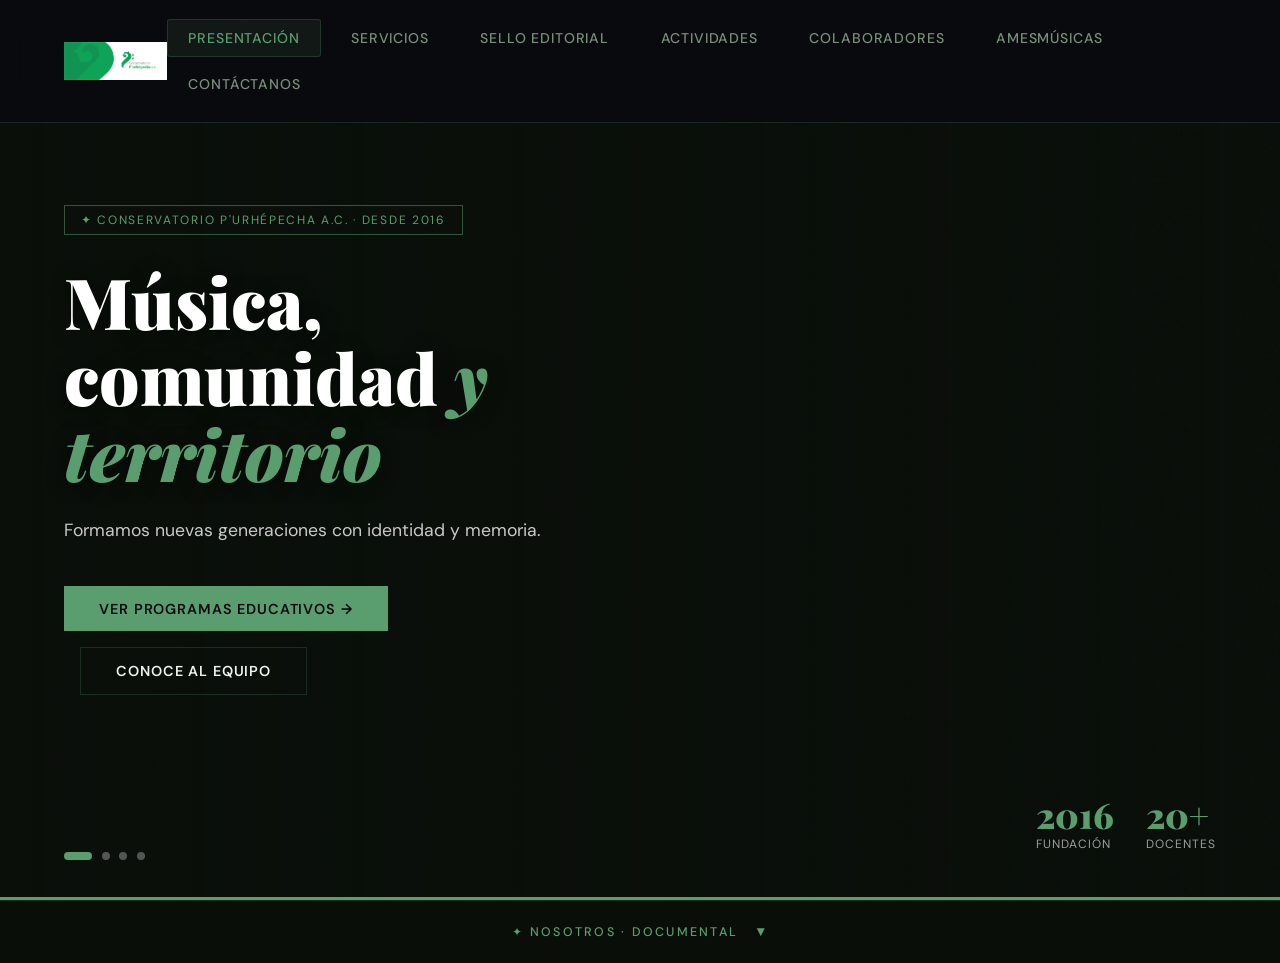
==== index.html @ 5f23eab9 "Recupera secciones Nosotros (video) y Contacto + lineas AMES" ====
<!DOCTYPE html>
<html lang="es">
<head>
  <meta charset="UTF-8" />
  <meta name="viewport" content="width=device-width, initial-scale=1.0" />
  <title>Conservatorio P'urhépecha · AMESMúsicas</title>
  <link rel="icon" type="image/PERFILIMAGPURHEPECHA-jpg" href="favicon.png" />
  <link href="https://fonts.googleapis.com/css2?family=Playfair+Display:ital,wght@0,400;0,700;0,900;1,400&family=DM+Sans:wght@300;400;500&display=swap" rel="stylesheet" />
  <style>
    /* ===== RESET Y VARIABLES GLOBALES ===== */
    *, *::before, *::after { box-sizing: border-box; margin: 0; padding: 0; }

    :root {
      --bg:       #0a0f0a;
      --surface:  #101810;
      --card:     #141f14;
      --accent1:  #5a9e6f;
      --accent2:  #7cbd8f;
      --text:     #edf2ee;
      --muted:    #7a8f7c;
      --border:   rgba(90,158,111,0.22);
      --glow:     rgba(90,158,111,0.10);
    }

    html { scroll-behavior: smooth; }

    body {
      font-family: 'DM Sans', sans-serif;
      background: var(--bg);
      color: var(--text);
      min-height: 100vh;
      overflow-x: hidden;
    }

    body::before {
      content: '';
      position: fixed; inset: 0;
      background-image: url("data:image/svg+xml,%3Csvg viewBox='0 0 256 256' xmlns='http://www.w3.org/2000/svg'%3E%3Cfilter id='n'%3E%3CfeTurbulence type='fractalNoise' baseFrequency='0.9' numOctaves='4' stitchTiles='stitch'/%3E%3C/filter%3E%3Crect width='100%25' height='100%25' filter='url(%23n)' opacity='0.04'/%3E%3C/svg%3E");
      pointer-events: none; z-index: 0; opacity: .5;
    }

    /* ===== NAVEGACIÓN ===== */
    nav {
      position: fixed; top: 0; left: 0; right: 0;
      z-index: 100;
      display: flex; align-items: center; justify-content: space-between;
      padding: 1.2rem 4rem;
      background: rgba(10,10,15,0.85);
      backdrop-filter: blur(18px);
      border-bottom: 1px solid var(--border);
    }

    .nav-tabs {
      display: flex; gap: .5rem; list-style: none;
      flex-wrap: wrap;
    }

    .nav-tabs li a {
      display: block;
      padding: .55rem 1.3rem;
      text-decoration: none;
      color: var(--muted);
      font-size: .88rem; font-weight: 500;
      letter-spacing: .06em; text-transform: uppercase;
      border: 1px solid transparent;
      border-radius: 3px;
      transition: all .25s ease;
    }

    .nav-tabs li a:hover,
    .nav-tabs li a.active {
      color: var(--accent1);
      border-color: var(--border);
      background: var(--glow);
    }

    /* ===== SECCIONES ===== */
    section {
      display: none;
      min-height: 100vh;
      padding: 9rem 4rem 5rem;
      position: relative; z-index: 1;
      animation: fadeUp .5s ease forwards;
    }
    section.active { display: block; }

    @keyframes fadeUp {
      from { opacity: 0; transform: translateY(28px); }
      to   { opacity: 1; transform: translateY(0); }
    }

    .section-eyebrow {
      font-size: .78rem; font-weight: 500;
      letter-spacing: .18em; text-transform: uppercase;
      color: var(--accent1); margin-bottom: 1rem;
    }

    .section-title {
      font-family: 'Playfair Display', serif;
      font-size: clamp(2.8rem, 6vw, 5.5rem);
      font-weight: 900; line-height: 1.05;
      color: var(--text); margin-bottom: 1.5rem;
    }

    .section-title em { font-style: italic; color: var(--accent1); }

    .divider {
      width: 60px; height: 2px;
      background: linear-gradient(90deg, var(--accent1), transparent);
      margin-bottom: 2.5rem;
    }

    /* ===== BOTONES GENERALES ===== */
    .btn {
      display: inline-flex; align-items: center; gap: .6rem;
      padding: .85rem 2.2rem;
      background: var(--accent1); color: #0a0a0f;
      font-weight: 600; font-size: .9rem;
      letter-spacing: .06em; text-transform: uppercase;
      text-decoration: none; border: none; cursor: pointer;
      transition: background .2s, transform .2s;
    }
    .btn:hover { background: var(--accent2); transform: translateY(-2px); }

    .btn-ghost {
      background: transparent;
      border: 1px solid var(--border);
      color: var(--text);
      margin-left: 1rem;
    }
    .btn-ghost:hover { background: var(--glow); color: var(--accent1); }

    .btn-small {
      padding: .5rem 1.1rem;
      background: transparent;
      border: 1px solid var(--border);
      color: var(--text); font-size: .8rem;
      letter-spacing: .06em; text-transform: uppercase;
      cursor: pointer; transition: all .2s;
      font-family: 'DM Sans', sans-serif;
      display: inline-block;
      text-decoration: none;
    }
    .btn-small:hover { background: var(--accent1); color: #0a0a0f; border-color: var(--accent1); }

    /* ===== HERO (PRESENTACIÓN) ===== */
    #presentacion {
      position: relative;
      min-height: 100vh;
      display: flex !important;
      align-items: center;
      padding: 0 !important;
      overflow: hidden;
    }
    .hero-slides { position: absolute; inset: 0; z-index: 0; }
    .hero-slide { position: absolute; inset: 0; background-size: cover; background-position: center; opacity: 0; transition: opacity 1.2s ease; }
    .hero-slide.active { opacity: 1; }
    .hero-slide::after { content: ''; position: absolute; inset: 0; background: linear-gradient(to right, rgba(10,15,10,0.82) 0%, rgba(10,15,10,0.5) 60%, rgba(10,15,10,0.15) 100%); }
    .hero-content { position: relative; z-index: 2; max-width: 700px; padding: 0 4rem; }
    .hero-content .hero-badge { display: inline-block; border: 1px solid rgba(90,158,111,0.5); padding: .35rem 1rem; font-size: .75rem; letter-spacing: .14em; text-transform: uppercase; color: var(--accent1); margin-bottom: 1.8rem; }
    .hero-content h1 { font-family: 'Playfair Display', serif; font-size: clamp(2.8rem, 5.5vw, 5rem); font-weight: 900; line-height: 1.08; color: #fff; margin-bottom: 1.5rem; text-shadow: 0 2px 20px rgba(0,0,0,.4); }
    .hero-content h1 em { font-style: italic; color: var(--accent1); }
    .hero-content p { color: rgba(255,255,255,.78); font-size: 1.1rem; line-height: 1.75; max-width: 520px; margin-bottom: 2.5rem; }
    .hero-buttons { display: flex; gap: 1rem; flex-wrap: wrap; }
    .hero-dots { position: absolute; bottom: 2.5rem; left: 4rem; z-index: 3; display: flex; gap: .6rem; }
    .hero-dot { width: 8px; height: 8px; border-radius: 50%; background: rgba(255,255,255,.3); border: none; cursor: pointer; transition: all .3s; padding: 0; }
    .hero-dot.active { background: var(--accent1); width: 28px; border-radius: 4px; }
    .hero-progress { position: absolute; bottom: 0; left: 0; height: 3px; background: var(--accent1); z-index: 3; width: 0%; transition: width linear; }
    .hero-stats { position: absolute; bottom: 3rem; right: 4rem; z-index: 3; display: flex; gap: 2rem; }
    .hero-stat { }
    .hero-stat-number { font-family: 'Playfair Display', serif; font-size: 2.2rem; font-weight: 900; color: var(--accent1); line-height: 1; }
    .hero-stat-label { color: rgba(255,255,255,.6); font-size: .75rem; letter-spacing: .08em; text-transform: uppercase; margin-top: .25rem; }

    /* ===== SERVICIOS (carrusel) ===== */
    .services-carousel-wrapper { position: relative; margin-top: 3rem; overflow: hidden; }
    .services-carousel-track { display: flex; transition: transform .5s cubic-bezier(.4,0,.2,1); will-change: transform; }
    .services-slide { min-width: 100%; display: grid; grid-template-columns: repeat(3, 1fr); gap: 1.5px; background: var(--border); border: 1px solid var(--border); }
    .service-card { background: var(--card); position: relative; overflow: hidden; transition: background .3s; cursor: default; display: flex; flex-direction: column; }
    .service-card:hover { background: #1c1c28; }
    .service-card::after { content: ''; position: absolute; bottom: 0; left: 0; width: 0; height: 2px; background: var(--accent1); transition: width .4s ease; }
    .service-card:hover::after { width: 100%; }
    .service-photo { width: 100%; aspect-ratio: 4/3; overflow: hidden; position: relative; background: #0e0e18; flex-shrink: 0; }
    .service-photo img { width: 100%; height: 100%; object-fit: cover; object-position: center; display: block; transition: transform .5s ease; }
    .service-card:hover .service-photo img { transform: scale(1.06); }
    .service-photo::after { content: ''; position: absolute; bottom: 0; left: 0; right: 0; height: 40%; background: linear-gradient(to top, var(--card), transparent); pointer-events: none; }
    .service-body { padding: 1.8rem 2rem 2rem; flex: 1; display: flex; flex-direction: column; }
    .service-name { font-family: 'Playfair Display', serif; font-size: 1.2rem; font-weight: 700; margin-bottom: .8rem; line-height: 1.3; color: var(--text); }
    .service-desc { color: var(--muted); font-size: .88rem; line-height: 1.7; flex: 1; }
    .service-tag { display: inline-block; margin-top: 1.2rem; padding: .25rem .8rem; background: var(--glow); border: 1px solid var(--border); font-size: .72rem; letter-spacing: .1em; text-transform: uppercase; color: var(--accent1); align-self: flex-start; }
    .service-actions { display: flex; gap: .5rem; flex-wrap: wrap; margin-top: 1.2rem; }
    .service-action-btn { padding: .4rem .9rem; background: transparent; border: 1px solid var(--border); color: var(--muted); font-size: .75rem; letter-spacing: .06em; text-transform: uppercase; cursor: pointer; text-decoration: none; transition: all .2s; font-family: 'DM Sans', sans-serif; display: inline-block; }
    .service-action-btn:hover { background: var(--accent1); color: #0a0a0f; border-color: var(--accent1); }
    .services-controls { display: flex; align-items: center; justify-content: space-between; margin-top: 2rem; }
    .services-dots { display: flex; gap: .5rem; }
    .services-dot { width: 8px; height: 8px; border-radius: 50%; background: var(--border); border: none; cursor: pointer; transition: all .3s; padding: 0; }
    .services-dot.active { background: var(--accent1); width: 28px; border-radius: 4px; }
    .services-nav { display: flex; gap: .6rem; }
    .services-btn { width: 44px; height: 44px; background: transparent; border: 1px solid var(--border); color: var(--text); font-size: 1.1rem; cursor: pointer; transition: all .2s; display: flex; align-items: center; justify-content: center; }
    .services-btn:hover { background: var(--glow); border-color: var(--accent1); color: var(--accent1); }
    .services-btn:disabled { opacity: .3; cursor: not-allowed; }
    .services-counter { font-size: .82rem; color: var(--muted); letter-spacing: .1em; }
    .services-counter span { color: var(--accent1); font-weight: 600; }

    /* ===== CATÁLOGO EDITORIAL ===== */
    .catalog-filters { display: flex; gap: .5rem; flex-wrap: wrap; margin-bottom: 2.5rem; margin-top: 2rem; }
    .filter-btn { padding: .4rem 1.1rem; background: transparent; border: 1px solid var(--border); color: var(--muted); font-size: .8rem; letter-spacing: .08em; text-transform: uppercase; cursor: pointer; transition: all .2s; }
    .filter-btn:hover, .filter-btn.active { background: var(--glow); color: var(--accent1); border-color: var(--accent1); }
    .catalog-grid-editorial { display: flex; flex-direction: column; gap: 2rem; margin-top: 1rem; }
    .book-card { display: grid; grid-template-columns: 220px 1fr; background: var(--card); border: 1px solid var(--border); overflow: hidden; transition: transform .3s, box-shadow .3s; }
    .book-card:hover { transform: translateY(-4px); box-shadow: 0 20px 40px rgba(0,0,0,.4), 0 0 0 1px var(--accent1); }
    .book-cover { width: 220px; min-height: 300px; overflow: hidden; position: relative; flex-shrink: 0; background: #0e0e18; }
    .book-cover img { width: 100%; height: 100%; object-fit: cover; object-position: center top; display: block; transition: transform .4s ease; }
    .book-card:hover .book-cover img { transform: scale(1.04); }
    .book-body { padding: 2.2rem 2.5rem; display: flex; flex-direction: column; justify-content: space-between; gap: 1rem; }
    .book-cat { font-size: .72rem; letter-spacing: .14em; text-transform: uppercase; color: var(--accent1); margin-bottom: .6rem; }
    .book-title { font-family: 'Playfair Display', serif; font-size: 1.6rem; font-weight: 700; line-height: 1.2; margin-bottom: 1rem; color: var(--text); }
    .book-meta { display: flex; flex-direction: column; gap: .4rem; font-size: .88rem; color: var(--muted); margin-bottom: 1.2rem; }
    .book-meta span strong { color: var(--accent1); font-weight: 600; }
    .book-resena { display: none; margin-top: .8rem; color: var(--muted); font-size: .86rem; line-height: 1.75; border-top: 1px solid var(--border); padding-top: 1rem; max-height: 200px; overflow-y: auto; }
    .book-footer { display: flex; align-items: center; justify-content: space-between; flex-wrap: wrap; gap: 1rem; padding-top: 1rem; border-top: 1px solid var(--border); margin-top: auto; }
    .book-price { font-family: 'Playfair Display', serif; font-size: 1.6rem; color: var(--accent1); font-weight: 700; }
    .book-price.gratis { font-size: 1.1rem; letter-spacing: .08em; text-transform: uppercase; color: #5a9e6f; }
    .book-actions { display: flex; gap: .5rem; flex-wrap: wrap; }

    /* ===== COLABORADORES (acordeones) ===== */
    .collab-group { border: 1px solid var(--border); margin-bottom: 1.2rem; overflow: hidden; transition: box-shadow .3s; }
    .collab-group:hover { box-shadow: 0 4px 24px rgba(0,0,0,.3); }
    .collab-group-header { display: flex; align-items: center; justify-content: space-between; padding: 1.6rem 2rem; cursor: pointer; background: var(--card); border: none; width: 100%; text-align: left; transition: background .2s; gap: 1rem; }
    .collab-group-header:hover { background: #1c1c28; }
    .collab-group-header-left { display: flex; align-items: center; gap: 1.2rem; }
    .collab-group-icon { font-size: 1.6rem; flex-shrink: 0; }
    .collab-group-title { font-family: 'Playfair Display', serif; font-size: 1.3rem; font-weight: 700; color: var(--text); }
    .collab-group-count { font-size: .75rem; color: var(--accent1); letter-spacing: .1em; text-transform: uppercase; margin-top: .2rem; }
    .collab-arrow { width: 28px; height: 28px; border: 1px solid var(--border); border-radius: 50%; display: flex; align-items: center; justify-content: center; color: var(--accent1); font-size: .9rem; flex-shrink: 0; transition: transform .35s ease, background .2s; }
    .collab-group.open .collab-arrow { transform: rotate(180deg); background: var(--glow); }
    .collab-group-body { max-height: 0; overflow: hidden; transition: max-height .45s cubic-bezier(.4,0,.2,1); background: var(--surface); border-top: 0px solid var(--border); }
    .collab-group.open .collab-group-body { max-height: 4000px; border-top: 1px solid var(--border); }
    .collab-group-inner { padding: 2rem; display: flex; flex-direction: column; gap: 1.2rem; }
    .collab-card { display: flex; align-items: center; gap: 1.5rem; padding: 1.2rem 1.5rem; background: var(--card); border: 1px solid var(--border); transition: border-color .2s, transform .2s; }
    .collab-card:hover { border-color: var(--accent1); transform: translateX(4px); }
    .collab-avatar { width: 72px; height: 72px; border-radius: 50%; overflow: hidden; flex-shrink: 0; border: 2px solid var(--border); background: linear-gradient(145deg, #1a1a28, #0e0e18); display: flex; align-items: center; justify-content: center; font-size: 2rem; transition: border-color .2s; }
    .collab-card:hover .collab-avatar { border-color: var(--accent1); }
    .collab-avatar img { width: 100%; height: 100%; object-fit: cover; object-position: center top; }
    .collab-info { flex: 1; min-width: 0; }
    .collab-name { font-family: 'Playfair Display', serif; font-size: 1.05rem; font-weight: 700; color: var(--text); margin-bottom: .2rem; }
    .collab-role { color: var(--accent1); font-size: .78rem; letter-spacing: .1em; text-transform: uppercase; margin-bottom: .5rem; }
    .collab-bio { color: var(--muted); font-size: .84rem; line-height: 1.55; }
    .collab-tags { display: flex; flex-wrap: wrap; gap: .35rem; margin-top: .6rem; }
    .collab-tag { padding: .15rem .55rem; background: rgba(90,158,111,0.08); border: 1px solid rgba(90,158,111,0.2); color: var(--accent1); font-size: .68rem; letter-spacing: .06em; }
    .collab-links { display: flex; flex-direction: column; gap: .4rem; flex-shrink: 0; }
    .collab-link { padding: .3rem .8rem; background: var(--glow); border: 1px solid var(--border); color: var(--muted); font-size: .72rem; text-decoration: none; letter-spacing: .06em; text-align: center; transition: all .2s; white-space: nowrap; }
    .collab-link:hover { color: var(--accent1); border-color: var(--accent1); }

    /* ===== ACTIVIDADES (subpestañas + galería + YouTube) ===== */
    .act-tabs { display: flex; gap: .5rem; flex-wrap: wrap; margin-bottom: 3rem; margin-top: 2rem; border-bottom: 1px solid var(--border); padding-bottom: 0; }
    .act-tab-btn { padding: .7rem 1.4rem; background: transparent; border: 1px solid transparent; border-bottom: none; color: var(--muted); font-size: .82rem; font-weight: 500; letter-spacing: .08em; text-transform: uppercase; cursor: pointer; transition: all .2s; position: relative; bottom: -1px; }
    .act-tab-btn:hover { color: var(--text); }
    .act-tab-btn.active { color: var(--accent1); border-color: var(--border); border-bottom-color: var(--bg); background: var(--bg); }
    .act-panel { display: none; animation: fadeUp .4s ease forwards; }
    .act-panel.active { display: block; }
    .act-panel-header { display: flex; align-items: flex-start; justify-content: space-between; flex-wrap: wrap; gap: 1.5rem; margin-bottom: 2.5rem; }
    .act-panel-title { font-family: 'Playfair Display', serif; font-size: clamp(1.6rem, 3vw, 2.4rem); font-weight: 700; line-height: 1.15; }
    .act-panel-title em { font-style: italic; color: var(--accent1); }
    .yt-btn { display: inline-flex; align-items: center; gap: .6rem; padding: .7rem 1.4rem; background: #ff0000; color: #fff; font-size: .8rem; font-weight: 600; letter-spacing: .06em; text-transform: uppercase; text-decoration: none; border: none; cursor: pointer; transition: background .2s, transform .2s; flex-shrink: 0; }
    .yt-btn:hover { background: #cc0000; transform: translateY(-2px); }
    .yt-icon { width: 18px; height: 18px; fill: #fff; flex-shrink: 0; }
    .smt-promo-grid { display: grid; grid-template-columns: repeat(auto-fit, minmax(280px, 1fr)); gap: 1.5rem; margin: 2rem auto; max-width: 1200px; } .smt-promo-item { overflow: hidden; border-radius: 8px; border: 1px solid var(--border); transition: transform .3s, box-shadow .3s; } .smt-promo-item:hover { transform: translateY(-4px); box-shadow: 0 8px 30px rgba(0,0,0,.4); } .smt-promo-item img { width: 100%; height: auto; display: block; object-fit: contain; background: var(--card); }
.photo-gallery { display: grid; grid-template-columns: repeat(auto-fill, minmax(260px, 1fr)); gap: 1rem; margin-bottom: 3rem; }
    .photo-item { position: relative; overflow: hidden; aspect-ratio: 4/3; background: var(--card); border: 1px solid var(--border); cursor: pointer; }
    .photo-item img { width: 100%; height: 100%; object-fit: cover; display: block; transition: transform .4s ease; }
    .photo-item:hover img { transform: scale(1.06); }
    .photo-overlay { position: absolute; inset: 0; background: rgba(10,15,10,0); display: flex; align-items: flex-end; padding: 1rem; transition: background .3s; }
    .photo-item:hover .photo-overlay { background: rgba(10,15,10,0.55); }
    .photo-caption { color: #fff; font-size: .8rem; opacity: 0; transform: translateY(6px); transition: all .3s; line-height: 1.4; }
    .photo-item:hover .photo-caption { opacity: 1; transform: translateY(0); }
    .smt-carousel { position: relative; max-width: 100%; overflow: hidden; border-radius: 12px; border: 1px solid var(--border); background: var(--card); }
    .smt-carousel-track { display: flex; transition: transform 0.5s cubic-bezier(.4,0,.2,1); }
    .smt-carousel-slide { min-width: 100%; position: relative; }
    .smt-carousel-slide img { width: 100%; height: 350px; object-fit: cover; display: block; }
    .smt-carousel-caption { position: absolute; bottom: 0; left: 0; right: 0; padding: 1.2rem 2rem; background: linear-gradient(transparent, rgba(0,0,0,.8)); color: #fff; font-size: 1rem; }
    .smt-carousel-caption strong { font-family: 'Playfair Display', serif; font-size: 1.3rem; display: block; margin-bottom: 0.3rem; }
    .smt-carousel-arrow { position: absolute; top: 50%; transform: translateY(-50%); width: 40px; height: 40px; background: rgba(0,0,0,.5); border: none; color: #fff; font-size: 1.2rem; cursor: pointer; z-index: 5; border-radius: 50%; display: flex; align-items: center; justify-content: center; transition: background .2s; }
    .smt-carousel-arrow:hover { background: rgba(0,0,0,.8); }
    .smt-carousel-arrow.prev { left: 10px; }
    .smt-carousel-arrow.next { right: 10px; }
    .smt-carousel-dots { display: flex; justify-content: center; gap: 0.5rem; padding: 0.8rem; background: var(--surface); }
    .smt-carousel-dot { width: 10px; height: 10px; border-radius: 50%; background: var(--border); border: none; cursor: pointer; transition: all .3s; padding: 0; }
    .smt-carousel-dot.active { background: var(--accent1); width: 24px; border-radius: 4px; }
.yt-section { margin-top: 1rem; }
    .yt-section-title { font-size: .78rem; letter-spacing: .14em; text-transform: uppercase; color: var(--accent1); margin-bottom: 1.2rem; }
    .yt-grid { display: grid; grid-template-columns: repeat(auto-fill, minmax(300px, 1fr)); gap: 1.2rem; }
    .yt-card { background: var(--card); border: 1px solid var(--border); overflow: hidden; transition: transform .3s, box-shadow .3s; text-decoration: none; color: inherit; }
    .yt-card:hover { transform: translateY(-4px); box-shadow: 0 16px 32px rgba(0,0,0,.4); }
    .yt-thumb { position: relative; aspect-ratio: 16/9; overflow: hidden; background: #000; }
    .yt-thumb img { width: 100%; height: 100%; object-fit: cover; display: block; transition: transform .4s ease, opacity .3s; }
    .yt-card:hover .yt-thumb img { transform: scale(1.04); opacity: .85; }
    .yt-play { position: absolute; inset: 0; display: flex; align-items: center; justify-content: center; }
    .yt-play-icon { width: 52px; height: 52px; background: rgba(255,0,0,0.88); border-radius: 50%; display: flex; align-items: center; justify-content: center; transition: transform .2s, background .2s; }
    .yt-card:hover .yt-play-icon { transform: scale(1.12); background: #ff0000; }
    .yt-play-icon svg { width: 22px; height: 22px; fill: #fff; margin-left: 3px; }
    .yt-card-body { padding: 1.1rem 1.3rem; }
    .yt-card-title { font-family: 'Playfair Display', serif; font-size: 1rem; font-weight: 700; margin-bottom: .4rem; line-height: 1.3; }
    .yt-card-desc { color: var(--muted); font-size: .8rem; line-height: 1.55; }

    /* ===== LIGHTBOX para fotos ===== */
    .lightbox { position: fixed; inset: 0; background: rgba(0,0,0,.92); z-index: 500; display: none; align-items: center; justify-content: center; padding: 2rem; }
    .lightbox.open { display: flex; }
    .lightbox-img { max-width: 90vw; max-height: 95vh; object-fit: contain; border: 1px solid var(--border); }
    .lightbox-close { position: absolute; top: 1.5rem; right: 1.5rem; background: transparent; border: 1px solid var(--border); color: var(--text); font-size: 1.4rem; width: 44px; height: 44px; cursor: pointer; display: flex; align-items: center; justify-content: center; transition: all .2s; }
    .lightbox-close:hover { background: var(--glow); color: var(--accent1); }
    .lightbox-caption { position: absolute; bottom: 2rem; left: 50%; transform: translateX(-50%); color: var(--muted); font-size: .85rem; text-align: center; white-space: nowrap; }

    /* ===== NOSOTROS (desplegable con video) ===== */
    .nosotros-wrapper { position: relative; z-index: 2; width: 100%; margin-top: 0; }
    .nosotros-toggle { width: 100%; display: flex; align-items: center; justify-content: center; gap: 1rem; padding: 1.4rem 2rem; background: rgba(10,15,10,0.85); backdrop-filter: blur(12px); border: none; border-top: 1px solid var(--border); cursor: pointer; transition: background .2s; font-family: 'DM Sans', sans-serif; }
    .nosotros-toggle:hover { background: rgba(20,31,20,0.95); }
    .nosotros-toggle-text { font-size: .78rem; letter-spacing: .18em; text-transform: uppercase; color: var(--accent1); font-weight: 500; }
    .nosotros-toggle-arrow { color: var(--accent1); font-size: .85rem; transition: transform .35s ease; }
    .nosotros-wrapper.open .nosotros-toggle-arrow { transform: rotate(180deg); }
    .nosotros-body { max-height: 0; overflow: hidden; transition: max-height .55s cubic-bezier(.4,0,.2,1); background: var(--bg); }
    .nosotros-wrapper.open .nosotros-body { max-height: 800px; }
    .video-container { max-width: 1000px; margin: 3rem auto; padding: 0 2rem 3rem; }
    .video-container iframe { width: 100%; aspect-ratio: 16/9; border: 1px solid var(--border); border-radius: 8px; }
    .video-caption { text-align: center; color: var(--muted); margin-top: 1rem; font-size: 0.9rem; }

    /* ===== AMESMúsicas (micrositio acordeones) ===== */
    .inv-modal { display: none; position: fixed; inset: 0; z-index: 9999; background: rgba(0,0,0,.8); align-items: center; justify-content: center; padding: 1rem; }
    .inv-modal.open { display: flex; }
    .inv-modal-content { background: var(--card); border: 1px solid var(--border); border-radius: 12px; max-width: 750px; width: 95%; max-height: 95vh; overflow-y: auto; padding: 2.5rem 2rem 2rem; position: relative; animation: fadeUp .3s ease; scrollbar-width: thin; scrollbar-color: var(--accent1) var(--surface); }
    .inv-modal-close { position: absolute; top: 1rem; right: 1rem; width: 36px; height: 36px; background: var(--surface); border: 1px solid var(--border); border-radius: 50%; color: var(--text); font-size: 1.2rem; cursor: pointer; display: flex; align-items: center; justify-content: center; transition: all .2s; }
    .inv-modal-close:hover { background: var(--accent1); color: #000; }
    .inv-modal-content::-webkit-scrollbar { width: 6px; }\n    .inv-modal-content::-webkit-scrollbar-track { background: var(--surface); border-radius: 3px; }\n    .inv-modal-content::-webkit-scrollbar-thumb { background: var(--accent1); border-radius: 3px; }\n.inv-modal-photo { width: 180px; height: 180px; border-radius: 50%; background-size: cover; background-position: 50% 25%; background-repeat: no-repeat; border: 3px solid var(--accent1); margin: 0 auto 1rem; overflow: hidden; flex-shrink: 0; }
    .inv-modal-name { font-family: 'Playfair Display', serif; font-size: 1.6rem; text-align: center; color: var(--text); margin-bottom: 0.3rem; }
    .inv-modal-inst { text-align: center; color: var(--accent1); font-size: 0.9rem; margin-bottom: 1.5rem; }
    .inv-modal-semblanza { color: var(--muted); font-size: 0.9rem; line-height: 1.75; margin-bottom: 1.5rem; text-align: justify; }
    .inv-modal-email { display: inline-flex; align-items: center; gap: 0.5rem; padding: 0.5rem 1.2rem; background: var(--accent1); color: #000; text-decoration: none; border-radius: 20px; font-weight: 600; font-size: 0.85rem; transition: background .2s; }
    .inv-modal-email:hover { background: var(--accent2); }
    .inv-name-link { cursor: pointer; transition: color .2s; }
    .inv-name-link:hover { color: var(--accent1); text-decoration: underline; }
.ames-grid { display: flex; flex-direction: column; gap: 1.5rem; margin-top: 2rem; }
    .ames-card { background: var(--card); border: 1px solid var(--border); border-radius: 4px; overflow: hidden; }
    .ames-header { display: flex; justify-content: space-between; align-items: center; padding: 1.2rem 2rem; cursor: pointer; background: var(--surface); transition: background 0.2s; }
    .ames-header:hover { background: #1c1c28; }
    .ames-title { font-family: 'Playfair Display', serif; font-size: 1.3rem; font-weight: 700; color: var(--text); }
    .ames-arrow { font-size: 1.2rem; color: var(--accent1); transition: transform 0.3s; }
    .ames-card.open .ames-arrow { transform: rotate(180deg); }
    .ames-content { max-height: 0; overflow: hidden; transition: max-height 0.4s ease; padding: 0 2rem; background: var(--card); }
    .ames-card.open .ames-content { max-height: 800px; padding: 1.5rem 2rem 2rem; }
    .investigator-list { display: grid; grid-template-columns: 1fr 1fr; gap: 0.5rem; max-height: 400px; overflow-y: auto; }
    .investigator-item { display: flex; flex-direction: column; gap: 0.25rem; padding: 0.8rem 1rem; border-bottom: 1px solid var(--border); }
    .investigator-name { font-weight: 600; color: var(--accent1); min-width: 180px; }
    .soundcloud-link { display: inline-flex; align-items: center; gap: 0.5rem; background: #ff7700; color: #fff; padding: 0.4rem 1rem; border-radius: 20px; text-decoration: none; font-size: 0.8rem; margin-right: 0.8rem; margin-bottom: 0.8rem; }
    .soundcloud-link:hover { background: #f50; }
    .cross-ref-btn { margin-top: 0.5rem; }

    /* ===== CONTACTO ===== */
    .contact-form, .contact-info { background: var(--card); padding: 2rem; border: 1px solid var(--border); }
    .form-group { margin-bottom: 1rem; }
    .form-group label { display: block; margin-bottom: 0.5rem; font-size: 0.8rem; letter-spacing: 0.08em; text-transform: uppercase; color: var(--accent1); }
    .form-group input, .form-group textarea { width: 100%; background: var(--surface); border: 1px solid var(--border); padding: 0.8rem; color: var(--text); font-family: 'DM Sans', sans-serif; font-size: 0.9rem; }
    .form-group input:focus, .form-group textarea:focus { outline: none; border-color: var(--accent1); }
    .btn-submit { background: var(--accent1); color: #0a0a0f; border: none; padding: 0.8rem 2rem; font-weight: 600; letter-spacing: 0.08em; text-transform: uppercase; cursor: pointer; transition: background 0.2s; width: 100%; }
    .btn-submit:hover { background: var(--accent2); }
    .whatsapp-btn { display: inline-flex; align-items: center; gap: 0.5rem; background: #25D366; color: #fff; padding: 0.5rem 1rem; border-radius: 40px; text-decoration: none; margin-top: 0.5rem; }

    /* ===== FOOTER ===== */
    footer { position: relative; z-index: 1; text-align: center; padding: 2rem; border-top: 1px solid var(--border); color: var(--muted); font-size: 0.85rem; }
    .social-links { display: flex; justify-content: center; gap: 1.5rem; margin-bottom: 1rem; }
    .social-links a { color: var(--muted); text-decoration: none; transition: color 0.2s; display: inline-flex; align-items: center; gap: 0.3rem; }
    .social-links a:hover { color: var(--accent1); }
    .social-icon { width: 20px; height: 20px; fill: currentColor; }

    /* ===== SIDEBAR Y RESPONSIVE ===== */
    .hamburger { display: none; flex-direction: column; justify-content: center; gap: 5px; width: 40px; height: 40px; cursor: pointer; background: transparent; border: 1px solid var(--border); padding: 8px; z-index: 200; }
    .hamburger span { display: block; width: 100%; height: 2px; background: var(--accent1); transition: all .3s ease; }
    .hamburger.open span:nth-child(1) { transform: translateY(7px) rotate(45deg); }
    .hamburger.open span:nth-child(2) { opacity: 0; }
    .hamburger.open span:nth-child(3) { transform: translateY(-7px) rotate(-45deg); }
    .sidebar { position: fixed; top: 0; right: -100%; width: 280px; height: 100vh; background: #0d0d14; border-left: 1px solid var(--border); z-index: 150; display: flex; flex-direction: column; padding: 6rem 2rem 2rem; gap: .5rem; transition: right .35s cubic-bezier(.4,0,.2,1); }
    .sidebar.open { right: 0; }
    .sidebar a { display: block; padding: 1rem 1.2rem; color: var(--muted); text-decoration: none; font-size: .95rem; font-weight: 500; letter-spacing: .08em; text-transform: uppercase; border: 1px solid transparent; border-radius: 3px; }
    .sidebar a:hover, .sidebar a.active { color: var(--accent1); border-color: var(--border); background: var(--glow); }
    .sidebar-footer { margin-top: auto; padding-top: 2rem; border-top: 1px solid var(--border); font-size: .8rem; }
    .sidebar-overlay { position: fixed; inset: 0; background: rgba(0,0,0,.6); z-index: 140; display: none; backdrop-filter: blur(3px); }
    .sidebar-overlay.open { display: block; }

    @media (max-width: 1024px) { .services-slide { grid-template-columns: repeat(2, 1fr); } }
    @media (max-width: 768px) {
      nav { padding: 1rem 1.5rem; }
      .nav-tabs { display: none; }
      .hamburger { display: flex; }
      section { padding: 6rem 1.5rem 3rem; }
      .hero-content { padding: 0 1.5rem; }
      .hero-stats { display: none; }
      .services-slide { grid-template-columns: 1fr; }
      .book-card { grid-template-columns: 1fr; }
      .ames-header { padding: 1rem; }
      .ames-title { font-size: 1.1rem; }
      .contact-form, .contact-info { padding: 1rem; }
    }
  </style>
</head>
<body>

<!-- ========== NAVEGACIÓN ========== -->
<nav>
  <img src="img/LOGO.jpg" alt="Conservatorio P'urhépecha" style="height:38px; width:auto;" />
  <ul class="nav-tabs">
    <li><a href="#" data-tab="presentacion" class="active">Presentación</a></li>
    <li><a href="#" data-tab="servicios">Servicios</a></li>
    <li><a href="#" data-tab="catalogo">Sello Editorial</a></li>
    <li><a href="#" data-tab="actividades">Actividades</a></li>
    <li><a href="#" data-tab="colaboradores">Colaboradores</a></li>
    <li><a href="#" data-tab="amesmusicas">AMESMúsicas</a></li>
    <li><a href="#" data-tab="contacto">Contáctanos</a></li>
  </ul>
  <button class="hamburger" id="hamburger" aria-label="Menú"><span></span><span></span><span></span></button>
</nav>

<div class="sidebar-overlay" id="sidebarOverlay"></div>
    <div class="hero-slide" style="background-image: url('img/hero-smt.jpg')"></div>
<div class="sidebar" id="sidebar">
  <a href="#" data-tab="presentacion">✦ Presentación</a>
  <a href="#" data-tab="servicios">✦ Servicios</a>
  <a href="#" data-tab="catalogo">✦ Sello Editorial</a>
  <a href="#" data-tab="actividades">✦ Actividades</a>
  <a href="#" data-tab="colaboradores">✦ Colaboradores</a>
  <a href="#" data-tab="amesmusicas">✦ AMESMúsicas</a>
  <a href="#" data-tab="contacto">✦ Contáctanos</a>
  <div class="sidebar-footer">Conservatorio P'urhépecha A.C.<br>Michoacán</div>
</div>

<!-- ========== SECCIÓN PRESENTACIÓN (HERO) ========== -->
<section id="presentacion" class="active">
  <div class="hero-slides">
    <div class="hero-slide active" style="background-image: url('img/P1060026.JPG')"></div>
    <div class="hero-slide" style="background-image: url('img/P1060033.JPG')"></div>
    <div class="hero-slide" style="background-image: url('img/P1060036.JPG')"></div>
  </div>
  <div class="hero-progress" id="heroProgress"></div>
  <div class="hero-content">
    <div class="hero-badge">✦ Conservatorio P'urhépecha A.C. · Desde 2016</div>
    <h1>Música, comunidad <em>y territorio</em></h1>
    <p>Formamos nuevas generaciones con identidad y memoria.</p>
    <div class="hero-buttons">
      <a href="#" class="btn" onclick="showTab('servicios'); return false;">Ver programas educativos →</a>
      <a href="#" class="btn btn-ghost" onclick="showTab('colaboradores'); return false;">Conoce al equipo</a>
    </div>
  </div>
  <div class="hero-dots"><button class="hero-dot active" data-index="0"></button><button class="hero-dot" data-index="1"></button><button class="hero-dot" data-index="2"></button><button class="hero-dot" data-index="3"></button></div>
  <div class="hero-stats">
    <div class="hero-stat"><div class="hero-stat-number">2016</div><div class="hero-stat-label">Fundación</div></div>
    <div class="hero-stat"><div class="hero-stat-number">20+</div><div class="hero-stat-label">Docentes</div></div>
  </div>
</section>

<!-- ========== NOSOTROS (desplegable con video documental) ========== -->
<div class="nosotros-wrapper" id="nosotrosWrapper">
  <button class="nosotros-toggle" onclick="toggleNosotros()"><span class="nosotros-toggle-text">✦ Nosotros · Documental</span><span class="nosotros-toggle-arrow">▼</span></button>
  <div class="nosotros-body"><div class="video-container"><iframe src="https://www.youtube.com/embed/g7-e-G8c1YE?start=56" title="Documental Conservatorio P'urhépecha" frameborder="0" allowfullscreen></iframe><div class="video-caption">Documental institucional · Conservatorio P'urhépecha A.C. (2017)</div></div></div>
</div>

<!-- ========== SERVICIOS (carrusel completo) ========== -->
<section id="servicios">
  <div class="section-eyebrow">✦ Oferta académica</div>
  <h2 class="section-title">Programas <em>educativos</em></h2>
  <div class="divider"></div>
  <p style="color:var(--muted); max-width:560px; line-height:1.7;">Ofrecemos tres licenciaturas, además de cursos de iniciación musical con enfoque intercultural y comunitario desde Michoacán.</p>
  <div class="services-carousel-wrapper">
    <div class="services-carousel-track" id="servicesTrack">
      <!-- Slide 1 -->
      <div class="services-slide">
        <div class="service-card"><div class="service-photo"><img src="img/IMG_7170.jpg" alt="Talleres" loading="lazy"></div><div class="service-body"><div class="service-name">Talleres de iniciación artística</div><p class="service-desc">Talleres vespertinos y/o matutinos que facilitan la iniciación musical para todas las edades.</p><span class="service-tag">Iniciación</span><div class="service-actions"><button class="service-action-btn" onclick="return false;">Plan de estudios</button><button class="service-action-btn" onclick="return false;">Inscríbete</button></div></div></div>
        <div class="service-card"><div class="service-photo"><img src="img/IMG_7977.jpg" alt="Gestión Cultural" loading="lazy"></div><div class="service-body"><div class="service-name">Licenciatura en Gestión Cultural</div><p class="service-desc">Modalidad virtual sincrónica. Prepara gestores culturales para el desarrollo comunitario.</p><span class="service-tag">Virtual · Licenciatura</span><div class="service-actions"><button class="service-action-btn" onclick="return false;">Plan de estudios</button><button class="service-action-btn" onclick="return false;">Perfiles</button><button class="service-action-btn" onclick="return false;">Inscríbete</button></div></div></div>
        <div class="service-card"><div class="service-photo"><img src="img/IMG_7979.jpg" alt="Educación Musical" loading="lazy"></div><div class="service-body"><div class="service-name">Licenciatura en Educación Musical</div><p class="service-desc">Campus Morelia. Formación profesional integrando tradiciones culturales de Michoacán.</p><span class="service-tag">Morelia · Licenciatura</span><div class="service-actions"><button class="service-action-btn" onclick="return false;">Plan de estudios</button><button class="service-action-btn" onclick="return false;">Perfiles</button><button class="service-action-btn" onclick="return false;">Inscríbete</button></div></div></div>
      </div>
      <!-- Slide 2 -->
      <div class="services-slide">
        <div class="service-card"><div class="service-photo"><img src="img/IMG_6538.jpg" alt="Investigación artística" loading="lazy"></div><div class="service-body"><div class="service-name">Licenciatura en Investigación artística</div><p class="service-desc">Prepara investigadores para la preservación del patrimonio cultural y musical de Michoacán.</p><span class="service-tag">Investigación · Licenciatura</span><div class="service-actions"><button class="service-action-btn" onclick="return false;">Plan de estudios</button><button class="service-action-btn" onclick="return false;">Perfiles</button><button class="service-action-btn" onclick="return false;">Inscríbete</button></div></div></div>
        <div class="service-card"><div class="service-photo"><img src="img/WhatsAppImage2020-03-18at5.08.32PM-3.jpeg" alt="Dirección de bandas" loading="lazy"></div><div class="service-body"><div class="service-name">Licenciatura en Dirección y gestión de bandas y orquestas</div><p class="service-desc">Campus Paracho. Formación especializada en dirección con énfasis en tradiciones musicales.</p><span class="service-tag">Paracho · Licenciatura</span><div class="service-actions"><button class="service-action-btn" onclick="return false;">Plan de estudios</button><button class="service-action-btn" onclick="return false;">Perfiles</button><button class="service-action-btn" onclick="return false;">Inscríbete</button></div></div></div>
        <div class="service-card"><div class="service-photo"><img src="img/WhatsAppImage2020-03-19at1.40.00PM.jpeg" alt="Música" loading="lazy"></div><div class="service-body"><div class="service-name">Licenciatura en Música</div><p class="service-desc">Formación integral que combina práctica instrumental, teoría e investigación intercultural.</p><span class="service-tag">Licenciatura</span><div class="service-actions"><button class="service-action-btn" onclick="return false;">Plan de estudios</button><button class="service-action-btn" onclick="return false;">Perfiles</button><button class="service-action-btn" onclick="return false;">Inscríbete</button></div></div></div>
      </div>
      <!-- Slide 3 -->
      <div class="services-slide">
        <div class="service-card"><div class="service-photo"><img src="img/IMG_7964.jpg" alt="Técnico en Música" loading="lazy"></div><div class="service-body"><div class="service-name">Técnico en Música</div><p class="service-desc">Programa técnico con herramientas prácticas para el desempeño profesional musical.</p><span class="service-tag">Técnico</span><div class="service-actions"><button class="service-action-btn" onclick="return false;">Plan de estudios</button><button class="service-action-btn" onclick="return false;">Perfiles</button><button class="service-action-btn" onclick="return false;">Inscríbete</button></div></div></div>
      </div>
    </div>
  </div>
  <div class="services-controls">
    <div class="services-dots" id="servicesDots"><button class="services-dot active" data-index="0"></button><button class="services-dot" data-index="1"></button><button class="services-dot" data-index="2"></button><button class="hero-dot" data-index="3"></button></div>
    <div style="display:flex; align-items:center; gap:1.5rem;"><span class="services-counter"><span id="servicesCurrentSlide">1</span> / <span id="servicesTotalSlides">3</span></span><div class="services-nav"><button class="services-btn" id="servicesPrev" disabled>←</button><button class="services-btn" id="servicesNext">→</button></div></div>
  </div>
</section>

<!-- ========== SELLO EDITORIAL (CATÁLOGO) ========== -->
<section id="catalogo">
  <div class="section-eyebrow">✦ Nuestras publicaciones</div>
  <h2 class="section-title">Catálogo <em>editorial</em></h2>
  <div class="divider"></div>
  <div class="catalog-filters">
    <button class="filter-btn active" data-filter="all">Todos</button>
    <button class="filter-btn" data-filter="meiedosem">Meidosem ediciones</button>
    <button class="filter-btn" data-filter="academia">Academia Mexicana de Estudios Sociales de la Música</button>
  </div>
  <div class="catalog-grid-editorial">
    <!-- Libro 1 -->
    <div class="book-card" data-category="meiedosem">
      <div class="book-cover"><img src="img/árbolciliar.png" alt="árbol ciliar"></div>
      <div class="book-body"><div class="book-top"><div class="book-cat">Poesía · 2026 · Meidosem ediciones</div><div class="book-title">árbol ciliar</div><div class="book-meta"><span><strong>Autora:</strong> Flor Malfatto</span><span><strong>ISBN:</strong> <a href="https://isbnmexico.indautor.cerlalc.org/catalogo.php?mode=detalle&nt=483909" target="_blank">978-607-69464-2-8</a></span><span><strong>Páginas:</strong> 59</span></div><div id="resena-1" class="book-resena">que bendita sea / loada boca sin cesar / que bese boca sin nombre / que beban pájaros / y que leve sea aire / balbuceo de sol / de luz / de sol</div></div><div class="book-footer"><span class="book-price">$450</span><div class="book-actions"><button class="btn-small" onclick="toggleResena('resena-1', this)">Leer reseña</button><a href="#" class="btn-small">Ver ficha</a><a href="#" class="btn-small">↓</a></div></div></div>
    </div>
    <!-- Libro 2 -->
    <div class="book-card" data-category="meiedosem">
      <div class="book-cover"><img src="img/oir.jpg" alt="Oír"></div>
      <div class="book-body"><div class="book-top"><div class="book-cat">Ensayo · 2026 · Meidosem ediciones</div><div class="book-title">Oír</div><div class="book-meta"><span><strong>Autor:</strong> Samuel Cedillo</span><span><strong>ISBN:</strong> <a href="https://isbnmexico.indautor.cerlalc.org/catalogo.php?mode=detalle&nt=483907" target="_blank">978-607-69464-1-1</a></span><span><strong>Páginas:</strong> 193</span></div><div id="resena-2" class="book-resena">Y escucha porque es un cuerpo vivo. El sonido está implicado totalmente con la vida, con la materia viva: la biomasa. El sonido es en la vida de manera irrecusable.</div></div><div class="book-footer"><span class="book-price">$500</span><div class="book-actions"><button class="btn-small" onclick="toggleResena('resena-2', this)">Leer reseña</button><a href="#" class="btn-small">Ver ficha</a><a href="#" class="btn-small">↓</a></div></div></div>
    </div>
    <!-- Libro 3 (academia) -->
    <div class="book-card" data-category="academia">
      <div class="book-cover"><img src="img/concantosyvihuelas.png" alt="Con cantos y vihuelas"></div>
      <div class="book-body"><div class="book-top"><div class="book-cat">Investigación · 2026 · Academia Mexicana de Estudios Sociales de la Música</div><div class="book-title">Con cantos y vihuelas... el objeto sonoro en las culturas musicales de México</div><div class="book-meta"><span><strong>Coordinadores:</strong> Jorge Amós Martínez Ayala, Héctor Isaac Borges Montaño, José Ignacio Maldonado Cerano</span><span><strong>Autores:</strong> Martínez Vázquez, Dante Bernardo — Borges Montaño, Héctor Isaac — Salazar Rosales, Ulises — GONZÁLEZ VILLANUEVA, CRISTINA — JIMÉNEZ RAMOS, VICTORIA — Medrano Ruiz, Sonia — Díaz-Santana Garza, Luis — AVENDAÑO SAYAHUA, ELIZABETH — Salas Mier, Jorge Daniel — Martínez Ayala, Jorge Amós — Flores Claudio, Carlos — González Sánchez, Igael — Martínez de la Rosa, Alejandro — Martínez Muñoz, Eduardo</span><span><strong>ISBN:</strong> <a href="https://isbnmexico.indautor.cerlalc.org/catalogo.php?mode=detalle&nt=480612" target="_blank">978-607-69464-0-4</a></span><span><strong>Páginas:</strong> 239</span></div><div id="resena-3" class="book-resena">En México hay una diversidad de instrumentos musicales y objetos sonoros precolombinos rescatados en contextos arqueológicos. Este volumen reúne investigaciones sobre el papel del instrumento musical como mediador entre prácticas sociales, estéticas colectivas, rutas de comercio y mercados musicales.</div></div><div class="book-footer"><span class="book-price gratis">Descarga gratuita</span><div class="book-actions"><button class="btn-small" onclick="toggleResena('resena-3', this)">Leer reseña</button><a href="" class="btn-small">Leer en línea</a><a href="img/concantosyvihuelasopt.pdf" class="btn-small">↓</a></div></div></div>
    </div>
    <!-- Libro 4 (academia) -->
    <div class="book-card" data-category="academia">
      <div class="book-cover"><img src="img/del-rancho-portada.jpg" alt="Del rancho a la canción..."></div>
      <div class="book-body"><div class="book-top"><div class="book-cat">Investigación · 2026 · Academia Mexicana de Estudios Sociales de la Música</div><div class="book-title">Del rancho a la canción...¡Ah que la canción ranchera! Estudios sobre el espacio y la cultura musical ranchera.</div><div class="book-meta"><span><strong>Coordinadores:</strong> Jorge Amós Martínez Ayala, Héctor Isaac Borges Montaño, José Ignacio Maldonado Cerano</span><span><strong>Autores:</strong> Zarco Hernández, Fernando — Capulín Arellano, María Concepción Lizeth — Pérez Cabrera, Noemí — Espíritu Chávez, Adrián — Cruz Mejía, Dante — Martínez Ayala, Jorge Amós — Martínez de la Rosa, Alejandro — Ramírez Estrada, Arturo Javier — Maldonado Cerano, José Ignacio — Borges Montaño, Héctor Isaac</span><span><strong>ISBN:</strong> <a href="https://isbnmexico.indautor.cerlalc.org/catalogo.php?mode=detalle&nt=486412" target="_blank">978-607-69464-3-5</a></span><span><strong>Páginas:</strong> 174</span></div><div id="resena-4" class="book-resena">La canción ranchera fue el producto cultural que apoyó el desarrollo de la industria cultural mexicana. Los diversos procesos sociales que dieron paso a la creación de la “canción ranchera”, como género lírico musical, su centralidad como producto cultural ofertado por la industria cultural mexicana en México, América y Europa, la proliferación de creadores y de piezas, son interesantes para comparar, analizar y estudiar de manera sistemática.</div></div><div class="book-footer"><span class="book-price gratis">Descarga gratuita</span><div class="book-actions"><button class="btn-small" onclick="toggleResena('resena-4', this)">Leer reseña</button><a href="https://isbnmexico.indautor.cerlalc.org/catalogo.php?mode=detalle&nt=486412" class="btn-small">Ver ficha</a><a href="#" class="btn-small">↓</a></div></div></div>
    </div>
    <!-- Libro 5 (academia) -->
    <div class="book-card" data-category="academia">
      <div class="book-cover"><img src="img/cuadernos-albarran-palacios.jpg" alt="Cuadernos de Música de Don Alberto Albarrán Palacios"></div>
      <div class="book-body"><div class="book-top"><div class="book-cat">Investigación · 2026 · Academia Mexicana de Estudios Sociales de la Música</div><div class="book-title">Cuadernos de Música de Don Alberto Albarrán Palacios</div><div class="book-meta"><span><strong>Editor:</strong> Jorge Amós Martínez Ayala</span><span><strong>Autores:</strong> Jorge Amós Martínez Ayala, Héctor Isaac Borges Montaño, Amanda Zoar Cuevas Cárcamo y Allan Ulises Zepeda Ibarra</span><span><strong>ISBN:</strong> <a href="https://isbnmexico.indautor.cerlalc.org/catalogo.php?mode=detalle&nt=486408" target="_blank">978-607-69464-4-2</a></span><span><strong>Páginas:</strong> 110</span></div><div id="resena-5" class="book-resena">Los cuadernos de música de don Alberto Albarrán Palacios constituyen un testimonio invaluable de la práctica musical en Michoacán durante el siglo XX. Esta edición recupera y estudia estos manuscritos, ofreciendo una ventana a la vida musical de la región.</div></div><div class="book-footer"><span class="book-price gratis">Descarga gratuita</span><div class="book-actions"><button class="btn-small" onclick="toggleResena('resena-5', this)">Leer reseña</button><a href="https://isbnmexico.indautor.cerlalc.org/catalogo.php?mode=detalle&nt=486408" class="btn-small">Ver ficha</a><a href="#" class="btn-small">↓</a></div></div></div>
    </div>
  </div>
</section>

<!-- ========== ACTIVIDADES (subpestañas completas) ========== -->
<section id="actividades">
  <div class="section-eyebrow">✦ Vida institucional</div>
  <h2 class="section-title">Nuestras <em>actividades</em></h2>
  <div class="divider"></div>
  <div class="act-tabs">
    <button class="act-tab-btn active" onclick="showActTab('coloquio', this)">Coloquio · Semana de la Música Tradicional</button>
    <button class="act-tab-btn" onclick="showActTab('clases', this)">Clases Magistrales</button>
    <button class="act-tab-btn" onclick="showActTab('conciertos', this)">Conciertos</button>
    <button class="act-tab-btn" onclick="showActTab('festivales', this)">Festivales</button>
  </div>
  <!-- Panel Coloquio -->
  <div class="act-panel active" id="act-coloquio">
    <div class="act-panel-header">
      <div>
        <div class="section-eyebrow">✦ 10ª Edición · 17-21 noviembre 2026</div>
        <div class="act-panel-title">Coloquio · Semana de la<br><em>Música Tradicional</em></div>
        <p style="color:var(--muted); margin-top:0.5rem; max-width:600px; font-size:0.95rem; line-height:1.6;">
          «Aquí nadie canta solo» — X Edición del Coloquio Semana de la Música Tradicional.<br>
          Conferencias, talleres, conciertos y actividades académicas.
        </p>
        <div style="margin-top:1rem; display:flex; gap:0.8rem; flex-wrap:wrap;">
          <a href="https://drive.google.com/file/d/1tVu5a1OxyGJMoRtPGt-Lf-IWfFmhgU6w/view?usp=drivesdk" target="_blank" class="btn" style="font-size:0.85rem;">📋 Ver convocatoria</a>
          <a href="https://www.youtube.com/@SemanadelaM%C3%BAsicaTradicional/streams" target="_blank" class="btn-ghost btn" style="font-size:0.85rem;">▶ Transmisiones anteriores</a>
        </div>
      </div>
      <a href="https://www.youtube.com/@conservatoriopurhepecha" target="_blank" class="yt-btn">
        <svg class="yt-icon" viewBox="0 0 24 24"><path d="M23.5 6.2a3 3 0 0 0-2.1-2.1C19.5 3.5 12 3.5 12 3.5s-7.5 0-9.4.6A3 3 0 0 0 .5 6.2C0 8.1 0 12 0 12s0 3.9.5 5.8a3 3 0 0 0 2.1 2.1c1.9.6 9.4.6 9.4.6s7.5 0 9.4-.6a3 3 0 0 0 2.1-2.1C24 15.9 24 12 24 12s0-3.9-.5-5.8z"/><path fill="var(--card)" d="M9.7 15.5V8.5l6.3 3.5-6.3 3.5z"/></svg>
        Ver en YouTube
      </a>
    </div>
        <div style="max-width:800px; margin:2rem auto; text-align:center;">
      <img src="img/smt-x-edicion-principal.jpg" alt="X Edición Semana de la Música Tradicional" style="width:100%; height:auto; border-radius:12px; border:1px solid var(--border); box-shadow:0 8px 40px rgba(0,0,0,.5);">
    </div>
    <div style="display:grid; grid-template-columns: 1fr 1fr; gap:2rem; margin-top:2rem; align-items:start;">
      <div class="yt-section" style="margin:0;">
        <div class="yt-section-title">✦ Videos del coloquio</div>
        <div class="yt-grid">
          <a href="https://www.youtube.com/@SemanadelaM%C3%BAsicaTradicional/streams" class="yt-card">
            <div class="yt-thumb"><img src="https://img.youtube.com/vi/vUu1urRbj7c/maxresdefault.jpg" alt="video"><div class="yt-play"><div class="yt-play-icon"><svg viewBox="0 0 24 24"><path d="M8 5v14l11-7z"/></svg></div></div></div>
            <div class="yt-card-body"><div class="yt-card-title">Coloquio 2024</div><div class="yt-card-desc">Conferencias y ponencias</div></div>
          </a>
        </div>
        <a href="https://www.youtube.com/@SemanadelaM%C3%BAsicaTradicional/streams" target="_blank" class="btn-ghost btn" style="margin-top:0.8rem; font-size:0.8rem; width:100%; justify-content:center;">▶ Ver todas las transmisiones</a>
      </div>
      <div>
        <div class="smt-carousel" id="smtCarousel">
          <div class="smt-carousel-track" id="smtCarouselTrack">
            <div class="smt-carousel-slide">
              <img src="img/smt-carousel-1.jpg" alt="X Edición SMT" loading="lazy">
              <div class="smt-carousel-caption"><strong>X Edición</strong>Coloquio Semana de la Música Tradicional 2026</div>
            </div>
            <div class="smt-carousel-slide">
              <img src="img/smt-slide-1.jpg" alt="X Edición SMT" loading="lazy">
              <div class="smt-carousel-caption"><strong>Aquí nadie canta solo</strong>Lema oficial de la X Edición</div>
            </div>
            <div class="smt-carousel-slide">
              <img src="img/smt-slide-2.jpg" alt="X Edición SMT" loading="lazy">
              <div class="smt-carousel-caption"><strong>17-21 noviembre 2026</strong>Fechas del Coloquio</div>
            </div>
            <div class="smt-carousel-slide">
              <img src="img/smt-slide-3.jpg" alt="X Edición SMT" loading="lazy">
              <div class="smt-carousel-caption"><strong>Convocatoria abierta</strong>Participa con tu propuesta</div>
            </div>
            <div class="smt-carousel-slide">
              <img src="img/smt-slide-4.jpg" alt="X Edición SMT" loading="lazy">
              <div class="smt-carousel-caption"><strong>Conservatorio P’urhépecha</strong>Organiza · AMESMúsicas</div>
            </div>
          </div>
          <button class="smt-carousel-arrow prev" onclick="moveSmtCarousel(-1)">‹</button>
          <button class="smt-carousel-arrow next" onclick="moveSmtCarousel(1)">›</button>
          <div class="smt-carousel-dots" id="smtCarouselDots">
            <button class="smt-carousel-dot active" data-index="0"></button>
            <button class="smt-carousel-dot" data-index="1"></button>
            <button class="smt-carousel-dot" data-index="2"></button>
            <button class="smt-carousel-dot" data-index="3"></button>
            <button class="smt-carousel-dot" data-index="4"></button>
          </div>
        </div>
      </div>
    </div>

</div></div>
          <div class="yt-card-body"><div class="yt-card-title">Coloquio 2024</div><div class="yt-card-desc">Conferencias y ponencias</div></div>
        </a>
      </div>
    </div>
  </div>
<!-- Panel Clases Magistrales -->
  <div class="act-panel" id="act-clases"><div class="act-panel-header"><div><div class="section-eyebrow">✦ Formación continua</div><div class="act-panel-title"><em>Clases</em><br>Magistrales</div></div><a href="#" class="yt-btn"><svg class="yt-icon" viewBox="0 0 24 24"><path d="M23.5 6.2a3 3 0 0 0-2.1-2.1C19.5 3.5 12 3.5 12 3.5s-7.5 0-9.4.6A3 3 0 0 0 .5 6.2C0 8.1 0 12 0 12s0 3.9.5 5.8a3 3 0 0 0 2.1 2.1c1.9.6 9.4.6 9.4.6s7.5 0 9.4-.6a3 3 0 0 0 2.1-2.1C24 15.9 24 12 24 12s0-3.9-.5-5.8z"/><path fill="var(--card)" d="M9.7 15.5V8.5l6.3 3.5-6.3 3.5z"/></svg>Ver en YouTube</a></div><div class="photo-gallery"><div class="photo-item"><img src="img/clases-1.jpg" alt="Clase magistral"><div class="photo-overlay"><div class="photo-caption">Clase magistral</div></div></div></div></div>
  <!-- Panel Conciertos -->
  <div class="act-panel" id="act-conciertos"><div class="act-panel-header"><div><div class="section-eyebrow">✦ Música en vivo</div><div class="act-panel-title">Nuestros <em>conciertos</em></div></div><a href="#" class="yt-btn"><svg class="yt-icon" viewBox="0 0 24 24"><path d="M23.5 6.2a3 3 0 0 0-2.1-2.1C19.5 3.5 12 3.5 12 3.5s-7.5 0-9.4.6A3 3 0 0 0 .5 6.2C0 8.1 0 12 0 12s0 3.9.5 5.8a3 3 0 0 0 2.1 2.1c1.9.6 9.4.6 9.4.6s7.5 0 9.4-.6a3 3 0 0 0 2.1-2.1C24 15.9 24 12 24 12s0-3.9-.5-5.8z"/><path fill="var(--card)" d="M9.7 15.5V8.5l6.3 3.5-6.3 3.5z"/></svg>Ver en YouTube</a></div><div class="photo-gallery"><div class="photo-item"><img src="img/concierto-1.jpg" alt="Concierto"><div class="photo-overlay"><div class="photo-caption">Concierto</div></div></div></div></div>
  <!-- Panel Festivales -->
  <div class="act-panel" id="act-festivales"><div class="act-panel-header"><div><div class="section-eyebrow">✦ Patrimonio vivo</div><div class="act-panel-title">Participación en <em>festivales</em></div></div><a href="#" class="yt-btn"><svg class="yt-icon" viewBox="0 0 24 24"><path d="M23.5 6.2a3 3 0 0 0-2.1-2.1C19.5 3.5 12 3.5 12 3.5s-7.5 0-9.4.6A3 3 0 0 0 .5 6.2C0 8.1 0 12 0 12s0 3.9.5 5.8a3 3 0 0 0 2.1 2.1c1.9.6 9.4.6 9.4.6s7.5 0 9.4-.6a3 3 0 0 0 2.1-2.1C24 15.9 24 12 24 12s0-3.9-.5-5.8z"/><path fill="var(--card)" d="M9.7 15.5V8.5l6.3 3.5-6.3 3.5z"/></svg>Ver en YouTube</a></div><div class="photo-gallery"><div class="photo-item"><img src="img/festival-1.jpg" alt="Festival"><div class="photo-overlay"><div class="photo-caption">Festival</div></div></div></div></div>
</section>

<!-- ========== COLABORADORES ========== -->
<section id="colaboradores">
  <div class="section-eyebrow">✦ Nuestro equipo</div>
  <h2 class="section-title">Quiénes nos <em>mueven</em></h2>
  <div class="divider"></div>
  <p style="color:var(--muted); max-width:560px; margin-bottom:3rem;">El Conservatorio está formado por músicos, investigadores y gestores comprometidos con la preservación de nuestra música.</p>
  <div class="collab-group open" id="grupo-coordinacion">
    <button class="collab-group-header" onclick="toggleGroup('grupo-coordinacion')"><div class="collab-group-header-left"><span class="collab-group-icon">🎓</span><div><div class="collab-group-title">Coordinación académica</div><div class="collab-group-count">5 integrantes</div></div></div><div class="collab-arrow">▼</div></button>
    <div class="collab-group-body"><div class="collab-group-inner">
      <div class="collab-card"><div class="collab-avatar">👨‍💼</div><div class="collab-info"><div class="collab-name">José Irepan Mejía Almonte</div><div class="collab-role">Rector</div><div class="collab-bio">Violonchelista, compositor y multiinstrumentista.</div><div class="collab-tags"><span class="collab-tag">Composición</span></div></div><div class="collab-links"><a href="#" class="collab-link">Correo</a></div></div>
      <div class="collab-card"><div class="collab-avatar"><img src="img/isaac.jpg" alt="Isaac Borges"></div><div class="collab-info"><div class="collab-name">Héctor Isaac Borges Montaño</div><div class="collab-role">Coordinador académico</div><div class="collab-bio">Investigador en música, tradición oral y patrimonio.</div><div class="collab-tags"><span class="collab-tag">Musicología</span></div></div><div class="collab-links"><a href="https://orcid.org/0009-0008-4865-6101" class="collab-link">ORCID</a><a href="isaacborges@conservatoriopurhepecha.com" class="collab-link">Correo</a></div></div>
    </div></div>
  </div>
    <div class="collab-group" id="grupo-directores">
    <button class="collab-group-header" onclick="toggleGroup('grupo-directores')"><div class="collab-group-header-left"><span class="collab-group-icon">🎯</span><div><div class="collab-group-title">Dirección de licenciaturas</div><div class="collab-group-count">2 integrantes</div></div></div><div class="collab-arrow">▼</div></button>
    <div class="collab-group-body"><div class="collab-group-inner">
      <div class="collab-card"><div class="collab-avatar">🌿</div><div class="collab-info"><div class="collab-name">Ts''iueriti Barrera Soto</div><div class="collab-role">Director de la Licenciatura en Educación Musical</div><div class="collab-bio">Profesor e investigador comprometido con la formación musical intercultural en Michoacán.</div><div class="collab-tags"><span class="collab-tag">Educación Musical</span></div></div><div class="collab-links"><a href="#" class="collab-link">Correo</a></div></div>
      <div class="collab-card"><div class="collab-avatar">📚</div><div class="collab-info"><div class="collab-name">Dante Cruz Mejía</div><div class="collab-role">Director de la Licenciatura en Gestión Cultural</div><div class="collab-bio">Gestor cultural y académico dedicado al desarrollo comunitario desde la gestión cultural.</div><div class="collab-tags"><span class="collab-tag">Gestión Cultural</span></div></div><div class="collab-links"><a href="#" class="collab-link">Correo</a></div></div>
    </div></div>
  </div>
  <!-- Más grupos (Academia, Docentes) se pueden añadir igual -->
</section>

<!-- ========== AMESMúsicas (micrositio) ========== -->
<section id="amesmusicas">
  <div class="section-eyebrow">✦ Academia Mexicana de Estudios Sociales de la Música</div>
  <h2 class="section-title">AMES<span style="color:var(--accent1)">Músicas</span></h2>
  <div class="divider"></div>
  <div class="ames-grid">
    <div class="ames-card" id="ames-pres"><div class="ames-header" onclick="toggleAmesCard('ames-pres')"><span class="ames-title">📖 Presentación e historia</span><span class="ames-arrow">▼</span></div><div class="ames-content"><p>La <strong>Academia Mexicana de Estudios Sociales de la Música (AMESMúsicas)</strong> es un espacio interdisciplinario fundado en 2020, adscrito al Conservatorio P'urhépecha. Reúne a musicólogos, etnomusicólogos, historiadores y antropólogos dedicados al estudio de la música desde una perspectiva social y cultural.</p><p>Su objetivo es promover la investigación, la discusión académica y la difusión del patrimonio sonoro de México.</p></div></div>
    <div class="ames-card" id="ames-dir"><div class="ames-header" onclick="toggleAmesCard('ames-dir')"><span class="ames-title">🎓 Directorio de investigadores y colaboradores</span><span class="ames-arrow"></span></div><div class="ames-content"><div class="investigator-list"><div class="investigator-item"><span class="investigator-name">Jorge Amós Martínez Ayala</span> UMSNH</div><div class="investigator-item"><span class="investigator-name">Cloe X. Pérez Valladares</span> UNAM, ENES, Morelia</div><div class="investigator-item"><span class="investigator-name inv-name-link" onclick="openInvModal('Héctor Isaac Borges Montaño')">Héctor Isaac Borges Montaño</span> Conservatorio P’urhépecha</div><div class="investigator-item"><span class="investigator-name">Dante Cruz Mejía</span> UMSNH</div><div class="investigator-item"><span class="investigator-name">Ts’iueriti Barrera Soto</span> UMSNH</div><div class="investigator-item"><span class="investigator-name">José Irepan Mejía Almonte</span> Conservatorio P’urhépecha</div><div class="investigator-item"><span class="investigator-name">Ireri Mejía Almonte</span> Conservatorio P’urhépecha</div><div class="investigator-item"><span class="investigator-name">José Ignacio Maldonado Cerano</span> UAM</div><div class="investigator-item"><span class="investigator-name">Ulises Salazar Rosales</span> COLMICH</div><div class="investigator-item"><span class="investigator-name inv-name-link" onclick="openInvModal('América G. López Hernández')">América G. López Hernández</span> FAM, UNAM</div><div class="investigator-item"><span class="investigator-name">Alejandro Martínez de la Rosa</span> UG</div><div class="investigator-item"><span class="investigator-name">Eduardo Martínez Muñóz</span> UdeG</div><div class="investigator-item"><span class="investigator-name">Arturo Javier Ramírez Estrada</span> UAN</div><div class="investigator-item"><span class="investigator-name">Amanda Zoar Cuevas Cárcamo</span> Conservatorio de las Rosas</div></div></div>

    <div class="ames-card" id="ames-pub"><div class="ames-header" onclick="toggleAmesCard('ames-pub')"><span class="ames-title">📖 Publicaciones y catálogo</span><span class="ames-arrow"></span></div><div class="ames-content"><p>La AMESMúsicas cuenta con un sello editorial propio.</p><div class="cross-ref-btn"><button class="btn-small" onclick="irACatalogoAcademia()">Ver publicaciones de AMESMúsicas →</button></div><p style="margin-top:1rem">Entre los títulos destacados: <em>Con cantos y vihuelas...</em> (2026)</p></div></div>
    <div class="ames-card" id="ames-eventos"><div class="ames-header" onclick="toggleAmesCard('ames-eventos')"><span class="ames-title">📅 Eventos y coloquios</span><span class="ames-arrow"></span></div><div class="ames-content"><p>La AMESMúsicas organiza anualmente el <strong>Coloquio Semana de la Música Tradicional</strong>.</p><div class="cross-ref-btn"><button class="btn-small" onclick="irAColoquio()">Ver coloquios en Actividades →</button></div><p style="margin-top:1rem">Próximo evento: X Simposio de Música y Comunidad - Octubre 2026.</p></div>
    <div class="ames-card" id="ames-sound"><div class="ames-header" onclick="toggleAmesCard('ames-sound')"><span class="ames-title">🎵 Archivo Sonoro</span><span class="ames-arrow"></span></div><div class="ames-content"><a href="#" class="soundcloud-link" target="_blank">🎵 Sones de Cherán (SoundCloud)</a><a href="#" class="soundcloud-link" target="_blank">🎵 Música de Semana Santa (SoundCloud)</a><p style="color:var(--muted); margin-top:1rem; font-size:0.85rem;">(Reemplaza los enlaces con URLs reales de SoundCloud)</p></div></div>
    <div class="ames-card" id="ames-lineas"><div class="ames-header" onclick="toggleAmesCard('ames-lineas')"><span class="ames-title">🔍 Líneas de investigación</span><span class="ames-arrow">▼</span></div><div class="ames-content"><ul style="margin-left:1.5rem;"><li>Musicología histórica de Michoacán</li><li>Patrimonio musical inmaterial</li><li>Educación musical intercultural</li><li>Archivos sonoros y memoria comunitaria</li></ul></div></div>
</div>

</div>
</div>

<!-- ========== CONTACTO ========== -->
<section id="contacto">
  <div class="section-eyebrow">✦ Comunícate con nosotros</div>
  <h2 class="section-title">Contáctanos</h2>
  <div class="divider"></div>
  <div style="display: grid; grid-template-columns: 1fr 1fr; gap: 3rem;">
    <div class="contact-form">
      <form id="contactForm">
        <div class="form-group"><label>Nombre completo *</label><input type="text" id="nombre" required></div>
        <div class="form-group"><label>Correo electrónico *</label><input type="email" id="email" required></div>
        <div class="form-group"><label>Asunto</label><input type="text" id="asunto"></div>
        <div class="form-group"><label>Mensaje *</label><textarea id="mensaje" rows="4" required></textarea></div>
        <button type="submit" class="btn-submit">Enviar mensaje ✉</button>
      </form>
      <p style="font-size:0.7rem; margin-top:1rem;">Se abrirá tu cliente de correo para completar el envío.</p>
    </div>
    <div class="contact-info">
      <h3 style="font-family:'Playfair Display',serif;font-size:1.3rem;font-weight:700;color:var(--text);margin-bottom:1.2rem;">Otros medios</h3>
      <p style="color:var(--text);margin-bottom:0.8rem;"><strong style="color:var(--accent1);">Correo directo:</strong><br><a href="mailto:serviciosescolares@conservatoriopurhepecha.com" style="color:var(--muted);text-decoration:underline;">serviciosescolares@conservatoriopurhepecha.com</a></p>
      <p style="color:var(--text);margin-bottom:0.8rem;"><strong style="color:var(--accent1);">WhatsApp:</strong><br><a href="https://wa.me/521234567890" target="_blank" class="whatsapp-btn">📱 Escríbenos</a></p>
      <p style="color:var(--text);"><strong style="color:var(--accent1);">Dirección:</strong><br>Conservatorio P'urhépecha, Cherán, Michoacán</p>
    </div>
  </div>
</section>

<!-- ========== FOOTER ========== -->
<footer>
  <div class="social-links">
    <a href="#" target="_blank"><svg class="social-icon" viewBox="0 0 24 24"><path d="M12 2.163c3.204 0 3.584.012 4.85.07 1.366.062 2.633.336 3.608 1.311.975.975 1.249 2.242 1.311 3.608.058 1.266.07 1.646.07 4.85s-.012 3.584-.07 4.85c-.062 1.366-.336 2.633-1.311 3.608-.975.975-2.242 1.249-3.608 1.311-1.266.058-1.646.07-4.85.07s-3.584-.012-4.85-.07c-1.366-.062-2.633-.336-3.608-1.311-.975-.975-1.249-2.242-1.311-3.608-.058-1.266-.07-1.646-.07-4.85s.012-3.584.07-4.85c.062-1.366.336-2.633 1.311-3.608.975-.975 2.242-1.249 3.608-1.311 1.266-.058 1.646-.07 4.85-.07zM12 0C8.741 0 8.333.014 7.053.072 4.97.157 3.09.73 1.91 1.91.73 3.09.157 4.97.072 7.053.014 8.333 0 8.741 0 12c0 3.259.014 3.667.072 4.947.085 2.083.658 3.963 1.838 5.143 1.18 1.18 3.06 1.753 5.143 1.838 1.28.058 1.688.072 4.947.072s3.667-.014 4.947-.072c2.083-.085 3.963-.658 5.143-1.838 1.18-1.18 1.753-3.06 1.838-5.143.058-1.28.072-1.688.072-4.947s-.014-3.667-.072-4.947c-.085-2.083-.658-3.963-1.838-5.143-1.18-1.18-3.06-1.753-5.143-1.838C15.667.014 15.259 0 12 0z"/><path d="M12 5.838c-3.403 0-6.162 2.759-6.162 6.162s2.759 6.162 6.162 6.162 6.162-2.759 6.162-6.162-2.759-6.162-6.162-6.162zm0 10.162c-2.209 0-4-1.791-4-4s1.791-4 4-4 4 1.791 4 4-1.791 4-4 4zM18.406 4.812a1.44 1.44 0 1 0 0 2.88 1.44 1.44 0 0 0 0-2.88z"/></svg>Instagram</a>
    <a href="#" target="_blank"><svg class="social-icon" viewBox="0 0 24 24"><path d="M23.5 6.2a3 3 0 0 0-2.1-2.1C19.5 3.5 12 3.5 12 3.5s-7.5 0-9.4.6A3 3 0 0 0 .5 6.2C0 8.1 0 12 0 12s0 3.9.5 5.8a3 3 0 0 0 2.1 2.1c1.9.6 9.4.6 9.4.6s7.5 0 9.4-.6a3 3 0 0 0 2.1-2.1C24 15.9 24 12 24 12s0-3.9-.5-5.8z"/><path fill="#0a0f0a" d="M9.7 15.5V8.5l6.3 3.5-6.3 3.5z"/></svg>YouTube</a>
    <a href="#" target="_blank"><svg class="social-icon" viewBox="0 0 24 24"><path d="M24 12.073c0-6.627-5.373-12-12-12s-12 5.373-12 12c0 5.99 4.388 10.954 10.125 11.854v-8.385H7.078v-3.47h3.047V9.43c0-3.007 1.792-4.669 4.533-4.669 1.312 0 2.686.235 2.686.235v2.953H15.83c-1.491 0-1.956.925-1.956 1.874v2.25h3.328l-.532 3.47h-2.796v8.385C19.612 23.027 24 18.062 24 12.073z"/></svg>Facebook</a>
  </div>
  <p>© 2025 <span>Conservatorio P'urhépecha</span> · Todos los derechos reservados · Hecho con ♥ en México</p>
</footer>

<!-- MODAL INVESTIGADOR -->
<div class="inv-modal" id="invModal">
  <div class="inv-modal-content">
    <button class="inv-modal-close" onclick="closeInvModal()">✖</button>
    <div class="inv-modal-photo" id="invModalPhoto"></div>
    <div class="inv-modal-name" id="invModalName"></div>
    <div class="inv-modal-inst" id="invModalInst"></div>
    <div class="inv-modal-semblanza" id="invModalSemblanza"></div>
    <div style="text-align:center;">
      <a class="inv-modal-email" id="invModalEmail" href="" target="_blank">✉ Enviar correo</a>
    </div>
  </div>
</div>
<!-- LIGHTBOX -->
<div class="lightbox" id="lightbox" onclick="closeLightbox()"><button class="lightbox-close" onclick="closeLightbox()">✕</button><img class="lightbox-img" id="lightboxImg" src="" alt="" /><div class="lightbox-caption" id="lightboxCaption"></div></div>

<script>
  // Funciones de navegación principal
  function showTab(tabName) {
    document.querySelectorAll('section').forEach(s => s.classList.remove('active'));
    document.querySelectorAll('.nav-tabs a').forEach(a => a.classList.remove('active'));
    const section = document.getElementById(tabName);
    if (section) section.classList.add('active');
    document.querySelectorAll('.nav-tabs a').forEach(a => {
      if (a.dataset.tab === tabName) a.classList.add('active');
    });
    document.querySelectorAll('.sidebar a').forEach(a => {
      if (a.dataset.tab === tabName) a.classList.add('active');
      else a.classList.remove('active');
    });
    if (sidebar.classList.contains('open')) closeSidebar();
  }

  document.querySelectorAll('.nav-tabs a').forEach(link => {
    link.addEventListener('click', e => { e.preventDefault(); showTab(link.dataset.tab); });
  });

  // Sidebar
  const hamburger = document.getElementById('hamburger');
  const sidebar = document.getElementById('sidebar');
  const sidebarOverlay = document.getElementById('sidebarOverlay');
  function openSidebar() { sidebar.classList.add('open'); sidebarOverlay.classList.add('open'); hamburger.classList.add('open'); document.body.style.overflow = 'hidden'; }
  function closeSidebar() { sidebar.classList.remove('open'); sidebarOverlay.classList.remove('open'); hamburger.classList.remove('open'); document.body.style.overflow = ''; }
  hamburger.addEventListener('click', () => sidebar.classList.contains('open') ? closeSidebar() : openSidebar());
  sidebarOverlay.addEventListener('click', closeSidebar);
  document.querySelectorAll('.sidebar a').forEach(link => {
    link.addEventListener('click', e => { e.preventDefault(); const tab = link.dataset.tab; if (tab) showTab(tab); closeSidebar(); });
  });

  // Carrusel servicios
  (function() {
    const track = document.getElementById('servicesTrack');
    const dots = document.querySelectorAll('#servicesDots .services-dot');
    const prev = document.getElementById('servicesPrev');
    const next = document.getElementById('servicesNext');
    const counter = document.getElementById('servicesCurrentSlide');
    const slides = track.querySelectorAll('.services-slide');
    const n = slides.length;
    let current = 0;
    function goTo(i) { current = i; track.style.transform = `translateX(-${current*100}%)`; dots.forEach((d,idx)=>d.classList.toggle('active',idx===current)); counter.textContent = current+1; prev.disabled = current===0; next.disabled = current===n-1; }
    prev.addEventListener('click',()=>{if(current>0) goTo(current-1);});
    next.addEventListener('click',()=>{if(current<n-1) goTo(current+1);});
    dots.forEach(dot=>dot.addEventListener('click',()=>goTo(parseInt(dot.dataset.index))));
    goTo(0);
  })();

  // Filtros catálogo
  document.querySelectorAll('.filter-btn').forEach(btn => {
    btn.addEventListener('click', () => {
      document.querySelectorAll('.filter-btn').forEach(b=>b.classList.remove('active'));
      btn.classList.add('active');
      const filter = btn.dataset.filter;
      document.querySelectorAll('.book-card').forEach(card => {
        card.style.display = (filter === 'all' || card.dataset.category === filter) ? '' : 'none';
      });
    });
  });

  // Acordeones colaboradores
  function toggleGroup(id) { document.getElementById(id).classList.toggle('open'); }

  // Subpestañas actividades
  function showActTab(tab, btn) {
    document.querySelectorAll('.act-panel').forEach(p=>p.classList.remove('active'));
    document.querySelectorAll('.act-tab-btn').forEach(b=>b.classList.remove('active'));
    document.getElementById('act-'+tab).classList.add('active');
    btn.classList.add('active');
  }

  // Lightbox
  function openLightbox(src, caption) { document.getElementById('lightboxImg').src = src; document.getElementById('lightboxCaption').textContent = caption; document.getElementById('lightbox').classList.add('open'); document.body.style.overflow = 'hidden'; }
  function closeLightbox() { document.getElementById('lightbox').classList.remove('open'); document.body.style.overflow = ''; }
  document.addEventListener('keydown', e => { if (e.key === 'Escape') closeLightbox(); });

  // Toggle reseñas
  function toggleResena(id, btn) {
    const r = document.getElementById(id);
    if (r.style.display === 'block') { r.style.display = 'none'; btn.textContent = 'Leer reseña'; }
    else { r.style.display = 'block'; btn.textContent = 'Cerrar reseña'; }
  }

  // Nosotros
  function toggleNosotros() { document.getElementById('nosotrosWrapper').classList.toggle('open'); }

  // AMES acordeones
  function toggleAmesCard(id) { document.getElementById(id).classList.toggle('open'); }

  // Referencias cruzadas
  function irACatalogoAcademia() { showTab('catalogo'); setTimeout(()=>{ const btn = Array.from(document.querySelectorAll('.filter-btn')).find(b=>b.dataset.filter==='academia'); if(btn) btn.click(); },200); }
  function irAColoquio() { showTab('actividades'); setTimeout(()=>{ const tab = Array.from(document.querySelectorAll('.act-tab-btn')).find(b=>b.textContent.includes('Coloquio')); if(tab) tab.click(); },200); }

  // Formulario contacto
  document.getElementById('contactForm')?.addEventListener('submit', function(e) {
    e.preventDefault();
    const nombre = document.getElementById('nombre').value.trim();
    const email = document.getElementById('email').value.trim();
    const asunto = document.getElementById('asunto').value.trim() || "Consulta desde la web";
    const mensaje = document.getElementById('mensaje').value.trim();
    if (!nombre || !email || !mensaje) { alert("Completa los campos obligatorios."); return; }
    window.location.href = `mailto:serviciosescolares@conservatoriopurhepecha.com?subject=${encodeURIComponent(asunto)}&body=${encodeURIComponent(`Nombre: ${nombre}\nEmail: ${email}\n\nMensaje:\n${mensaje}`)}`;
    alert("Se abrirá tu cliente de correo para completar el envío.");
    this.reset();
  });

  // Hero carrusel
  (function() {
    const slides = document.querySelectorAll('.hero-slide');
    const dots = document.querySelectorAll('.hero-dot');
    const progress = document.getElementById('heroProgress');
    if (!slides.length) return;
    let current = 0, timer;
    const DURATION = 5000;
    function goTo(index) {
      slides[current].classList.remove('active');
      dots[current].classList.remove('active');
      current = index;
      slides[current].classList.add('active');
      dots[current].classList.add('active');
      progress.style.transition = 'none';
      progress.style.width = '0%';
      requestAnimationFrame(() => requestAnimationFrame(() => {
        progress.style.transition = `width ${DURATION}ms linear`;
        progress.style.width = '100%';
      }));
    }
    function startAuto() { timer = setInterval(() => goTo((current + 1) % slides.length), DURATION); }
    function stopAuto() { clearInterval(timer); }
    dots.forEach(dot => dot.addEventListener('click', () => { stopAuto(); goTo(parseInt(dot.dataset.index)); startAuto(); }));
    goTo(0); startAuto();
  })();

  // Inicializar pestaña
  showTab('presentacion');

  // Carrusel SMT
  let smtCarouselIndex = 0;
  function moveSmtCarousel(dir) {
    const track = document.getElementById('smtCarouselTrack');
    const dots = document.querySelectorAll('#smtCarouselDots .smt-carousel-dot');
    const total = dots.length;
    smtCarouselIndex = (smtCarouselIndex + dir + total) % total;
    track.style.transform = 'translateX(-' + (smtCarouselIndex * 100) + '%)';
    dots.forEach((d,i) => d.classList.toggle('active', i === smtCarouselIndex));
  }
  // Auto-play
  setInterval(() => moveSmtCarousel(1), 5000);

  var invData = {
  
  "Am\u00E9rica G. L\u00F3pez Hern\u00E1ndez": {
    photo: "img/investigadores/america-lopez.jpg",
    inst: "FAM, UNAM",
    email: "pendiente",
    bio: "Licenciada en M\u00FAsica con especialidad en Musicolog\u00EDa por parte del Conservatorio de las Rosas en Morelia, Michoac\u00E1n. En 2017 asisti\u00F3 como becaria a la LX Edici\u00F3n de los Cursos Universitarios Internacionales de \u201CM\u00FAsica en Compostela\u201D en Santiago de Compostela, Espa\u00F1a. De 2018 a 2022 particip\u00F3 como colaboradora y becaria en el proyecto de investigaci\u00F3n \u201CEdici\u00F3n de Fuentes Po\u00E9tico-Musicales Hispanoamericanas (siglos XVI-XVIII)\u201D (clave CONACYT: 284407), el cual consisti\u00F3 en la catalogaci\u00F3n y edici\u00F3n del repertorio manuscrito del Archivo del Colegio de Santa Rosa de Santa Mar\u00EDa. Durante su etapa como universitaria particip\u00F3 como ponente en m\u00FAltiples foros y encuentros del pa\u00EDs, entre los que destacan el \u201CSeminario de la C\u00E1tedra Jes\u00FAs C. Romero\u201D (2018), CENIDIM en Ciudad de M\u00E9xico; el \u201C1er Coloquio: La investigaci\u00F3n musical en M\u00E9xico\u201D (2019) en la UAN, Tepic, Nayarit; y el \u201CXII Coloquio del Seminario Permanente de Historia y M\u00FAsica de M\u00E9xico\u201D (2021) en la UACM, entre otros. Su perfil como investigadora se ha delineado en el estudio de mujeres compositoras mexicanas. Ejemplo de ello son, su tesis de licenciatura titulada La figura femenina en el discurso musical nacionalista en M\u00E9xico: un an\u00E1lisis musicol\u00F3gico con perspectiva de g\u00E9nero sobre la compositora Sof\u00EDa Cancino y su proyecto de investigaci\u00F3n actual, Mar\u00EDa del Refugio Ponce Cu\u00E9llar. Un an\u00E1lisis sobre su vida y obra, desarrollado en el marco de la Maestr\u00EDa en M\u00FAsica (campo de Musicolog\u00EDa) en la Facultad de M\u00FAsica de la UNAM. En ambos trabajos se ha enfocado en rescatar la figura y obra de dos compositoras hist\u00F3ricamente invisibilizadas, as\u00ED como en problematizar los mecanismos de exclusi\u00F3n historiogr\u00E1fica de las mujeres en la m\u00FAsica en M\u00E9xico. A largo plazo, estos proyectos buscan facilitar la divulgaci\u00F3n y el reconocimiento de la labor de estas compositoras dentro de la agenda musical mexicana."
  },"Héctor Isaac Borges Montaño":{"photo":"img/investigadores/isaac-borges.jpg","inst":"Conservatorio P'urhépecha","email":"isaacborges@conservatoriopurhepecha.com","bio":"Investigador, gestor cultural, músico y docente. Licenciado en Música en el área de Musicología por el Conservatorio de las Rosas. Ha participado en varios congresos nacionales e internacionales, dentro de sus líneas de investigación están las músicas novohispanas, resultado de ello su colaboración en el proyecto Investigación sobre fuentes poético-musicales (PAPIIT404417), en la realización del catálogo y libro: Repertorio de fuentes poético-musicales del Archivo del Colegio de Santa Rosa de Santa María (UNAM, 2023), coordinado por Anastasia Krutitskaya, miembro colaborador du Répertoire International des Sources Musicales, coordinando el proyecto Fuentes musicales del Archivo de Santa Rosa de Santa María. Otra de sus líneas temáticas son los repertorios, conservación y difusión de las músicas tradicionales, en particular las de la Tierra Caliente de Michoacán, como resultado publicó el libro: Cuadernos de Música de Don Alberto Albarrán coordinado por Jorge Amós (UMSNH-AMESMúsicas), además de participar en la coordinación de tres volúmenes monográficos de investigación musical. Así como la coordinación de actividades académicas, tales como el VIII y XIX Coloquio de la Semana de la Música Tradicional, entre varias más. Actualmente es Coordinador Académico del Conservatorio P’urhépecha."}};
  function openInvModal(name) {
    var d = invData[name];
    if (!d) return;
    document.getElementById('invModalPhoto').style.backgroundImage = 'url(' + d.photo + ')';
    document.getElementById('invModalName').textContent = name;
    document.getElementById('invModalInst').textContent = d.inst;
    document.getElementById('invModalSemblanza').textContent = d.bio;
    document.getElementById('invModalEmail').href = 'mailto:' + d.email;
    document.getElementById('invModal').classList.add('open');
  }
  function closeInvModal() {
    document.getElementById('invModal').classList.remove('open');
  }
  document.addEventListener('keydown', function(e) {
    if (e.key === 'Escape') closeInvModal();
  });
</script>
</body>
</html>
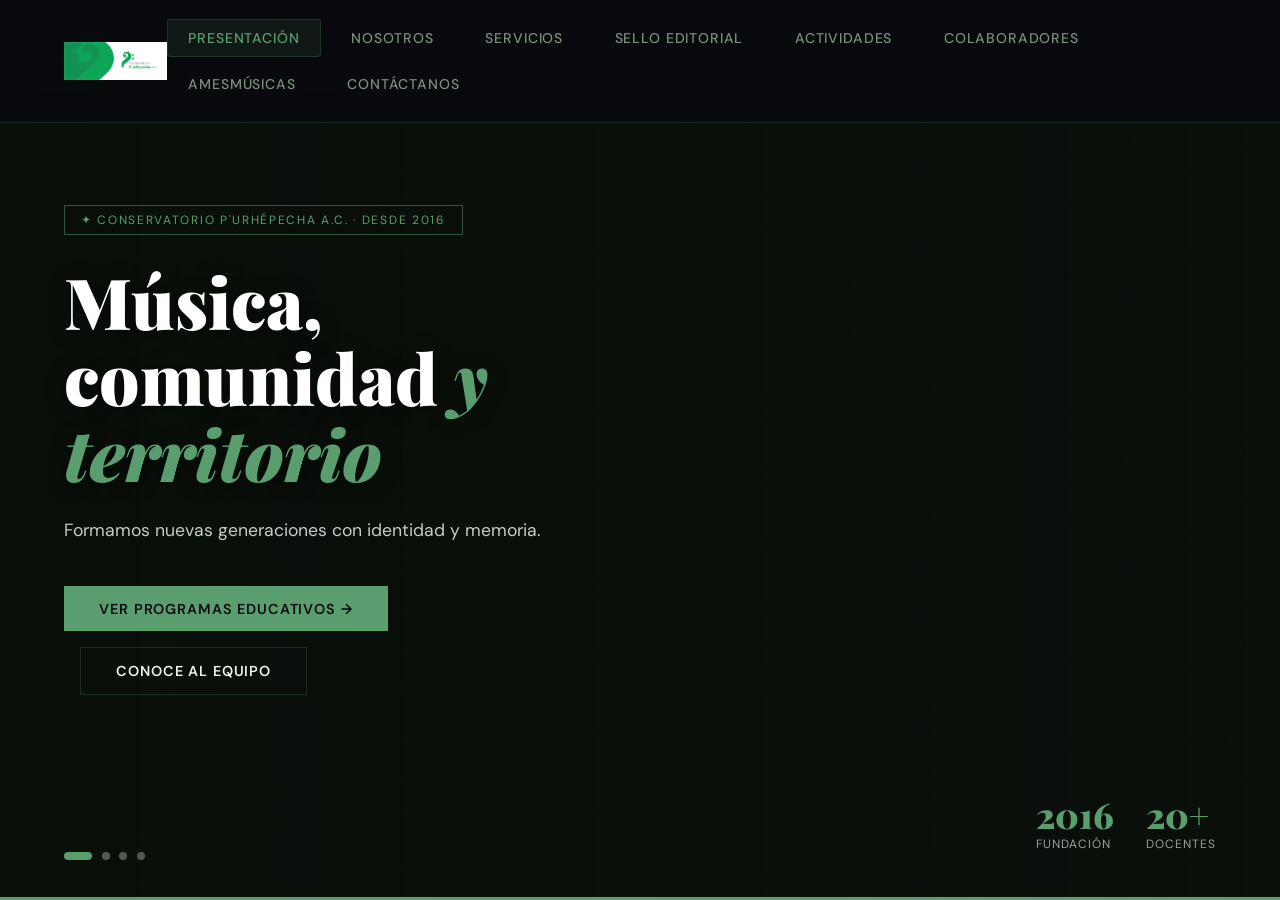
==== commit dc3fab8e: "Corrige secciones Nosotros y Contacto: form action, video responsive, tab navegacion" ====
--- a/index.html
+++ b/index.html
@@ -147,11 +147,12 @@
     #presentacion {
       position: relative;
       min-height: 100vh;
-      display: flex !important;
+      display: flex;
       align-items: center;
       padding: 0 !important;
       overflow: hidden;
-    }
+    }
+    #presentacion:not(.active) { display: none; }
     .hero-slides { position: absolute; inset: 0; z-index: 0; }
     .hero-slide { position: absolute; inset: 0; background-size: cover; background-position: center; opacity: 0; transition: opacity 1.2s ease; }
     .hero-slide.active { opacity: 1; }
@@ -320,6 +321,10 @@
     .nosotros-body { max-height: 0; overflow: hidden; transition: max-height .55s cubic-bezier(.4,0,.2,1); background: var(--bg); }
     .nosotros-wrapper.open .nosotros-body { max-height: 800px; }
     .video-container { max-width: 1000px; margin: 3rem auto; padding: 0 2rem 3rem; }
+    .video-container iframe { width: 100%; aspect-ratio: 16/9; border: 0; display: block; border-radius: 4px; }
+    .video-caption { margin-top: 0.8rem; color: var(--muted); font-size: 0.85rem; text-align: center; font-style: italic; }
+    .video-container iframe { width: 100%; aspect-ratio: 16/9; border: 0; display: block; border-radius: 4px; }
+    .video-caption { margin-top: 0.8rem; color: var(--muted); font-size: 0.85rem; text-align: center; font-style: italic; }
     .video-container iframe { width: 100%; aspect-ratio: 16/9; border: 1px solid var(--border); border-radius: 8px; }
     .video-caption { text-align: center; color: var(--muted); margin-top: 1rem; font-size: 0.9rem; }
 
@@ -398,7 +403,83 @@
       .ames-title { font-size: 1.1rem; }
       .contact-form, .contact-info { padding: 1rem; }
     }
-  </style>
+  
+    /* ===== CONTACTO RESPONSIVE ===== */
+    .contacto-grid { grid-template-columns: 1fr 1fr; }
+    @media (max-width: 768px) {
+      .contacto-grid { grid-template-columns: 1fr; }
+      .btn-submit { width: 100%; }
+    }
+    .btn-submit {
+      width: auto; padding: 0.85rem 2.2rem;
+      background: var(--accent1); color: #0a0a0f;
+      font-weight: 600; font-size: 0.9rem;
+      letter-spacing: 0.06em; text-transform: uppercase;
+      border: none; cursor: pointer;
+      transition: background 0.2s, transform 0.2s;
+      font-family: 'DM Sans', sans-serif;
+    }
+    .btn-submit:hover { background: var(--accent2); transform: translateY(-2px); }
+    
+    .contact-form .form-group { margin-bottom: 1rem; }
+    .contact-form label { display: block; color: var(--muted); font-size: 0.82rem; letter-spacing: 0.06em; text-transform: uppercase; margin-bottom: 0.4rem; }
+    .contact-form input, .contact-form textarea {
+      width: 100%; padding: 0.7rem 1rem;
+      background: var(--surface); border: 1px solid var(--border);
+      color: var(--text); font-family: 'DM Sans', sans-serif; font-size: 0.9rem;
+      transition: border-color 0.2s;
+    }
+    .contact-form input:focus, .contact-form textarea:focus {
+      outline: none; border-color: var(--accent1);
+    }
+    .whatsapp-btn {
+      display: inline-flex; align-items: center; gap: 0.5rem;
+      padding: 0.5rem 1.2rem;
+      background: #25D366; color: #fff;
+      text-decoration: none; border-radius: 4px;
+      font-weight: 500; font-size: 0.85rem;
+      transition: opacity 0.2s;
+    }
+    .whatsapp-btn:hover { opacity: 0.85; }
+    
+  
+    /* ===== CONTACTO RESPONSIVE ===== */
+    .contacto-grid { grid-template-columns: 1fr 1fr; }
+    @media (max-width: 768px) {
+      .contacto-grid { grid-template-columns: 1fr; }
+      .btn-submit { width: 100%; }
+    }
+    .btn-submit {
+      width: auto; padding: 0.85rem 2.2rem;
+      background: var(--accent1); color: #0a0a0f;
+      font-weight: 600; font-size: 0.9rem;
+      letter-spacing: 0.06em; text-transform: uppercase;
+      border: none; cursor: pointer;
+      transition: background 0.2s, transform 0.2s;
+      font-family: 'DM Sans', sans-serif;
+    }
+    .btn-submit:hover { background: var(--accent2); transform: translateY(-2px); }
+    .contact-form .form-group { margin-bottom: 1rem; }
+    .contact-form label { display: block; color: var(--muted); font-size: 0.82rem; letter-spacing: 0.06em; text-transform: uppercase; margin-bottom: 0.4rem; }
+    .contact-form input, .contact-form textarea {
+      width: 100%; padding: 0.7rem 1rem;
+      background: var(--surface); border: 1px solid var(--border);
+      color: var(--text); font-family: 'DM Sans', sans-serif; font-size: 0.9rem;
+      transition: border-color 0.2s;
+    }
+    .contact-form input:focus, .contact-form textarea:focus {
+      outline: none; border-color: var(--accent1);
+    }
+    .whatsapp-btn {
+      display: inline-flex; align-items: center; gap: 0.5rem;
+      padding: 0.5rem 1.2rem;
+      background: #25D366; color: #fff;
+      text-decoration: none; border-radius: 4px;
+      font-weight: 500; font-size: 0.85rem;
+      transition: opacity 0.2s;
+    }
+    .whatsapp-btn:hover { opacity: 0.85; }
+    </style>
 </head>
 <body>
 
@@ -407,6 +488,7 @@
   <img src="img/LOGO.jpg" alt="Conservatorio P'urhépecha" style="height:38px; width:auto;" />
   <ul class="nav-tabs">
     <li><a href="#" data-tab="presentacion" class="active">Presentación</a></li>
+    <li><a href="#" data-tab="nosotros">Nosotros</a></li>
     <li><a href="#" data-tab="servicios">Servicios</a></li>
     <li><a href="#" data-tab="catalogo">Sello Editorial</a></li>
     <li><a href="#" data-tab="actividades">Actividades</a></li>
@@ -421,6 +503,7 @@
     <div class="hero-slide" style="background-image: url('img/hero-smt.jpg')"></div>
 <div class="sidebar" id="sidebar">
   <a href="#" data-tab="presentacion">✦ Presentación</a>
+  <a href="#" data-tab="nosotros">✦ Nosotros</a>
   <a href="#" data-tab="servicios">✦ Servicios</a>
   <a href="#" data-tab="catalogo">✦ Sello Editorial</a>
   <a href="#" data-tab="actividades">✦ Actividades</a>
@@ -454,10 +537,17 @@
   </div>
 </section>
 
-<!-- ========== NOSOTROS (desplegable con video documental) ========== -->
-<div class="nosotros-wrapper" id="nosotrosWrapper">
-  <button class="nosotros-toggle" onclick="toggleNosotros()"><span class="nosotros-toggle-text">✦ Nosotros · Documental</span><span class="nosotros-toggle-arrow">▼</span></button>
-  <div class="nosotros-body"><div class="video-container"><iframe src="https://www.youtube.com/embed/g7-e-G8c1YE?start=56" title="Documental Conservatorio P'urhépecha" frameborder="0" allowfullscreen></iframe><div class="video-caption">Documental institucional · Conservatorio P'urhépecha A.C. (2017)</div></div></div>
+<!-- ========== NOSOTROS ========== -->
+<section id="nosotros">
+  <div class="section-eyebrow">✦ Conócenos</div>
+  <h2 class="section-title">Nosotros</h2>
+  <div class="divider"></div>
+  <div class="nosotros-wrapper" id="nosotrosWrapper">
+    <button class="nosotros-toggle" onclick="toggleNosotros()"><span class="nosotros-toggle-text">✦ Documental institucional</span><span class="nosotros-toggle-arrow">▼</span></button>
+    <div class="nosotros-body"><div class="video-container"><iframe src="https://www.youtube.com/embed/g7-e-G8c1YE?start=56" title="Documental Conservatorio Purhepecha" style="width:100%;aspect-ratio:16/9;border:0;" allowfullscreen></iframe><div class="video-caption">Documental institucional · Conservatorio Purhepecha A.C. (2017)</div></div></div>
+  </div>
+  <p style="color:var(--muted); max-width:700px; line-height:1.8; margin-top:1rem;">El Conservatorio P'urhépecha A.C. es una institución educativa fundada en 2016 en Cherán, Michoacán, dedicada a la formación musical con enfoque intercultural y comunitario. Formamos nuevas generaciones con identidad y memoria.</p>
+</section>
 </div>
 
 <!-- ========== SERVICIOS (carrusel completo) ========== -->
@@ -516,12 +606,12 @@
     <!-- Libro 3 (academia) -->
     <div class="book-card" data-category="academia">
       <div class="book-cover"><img src="img/concantosyvihuelas.png" alt="Con cantos y vihuelas"></div>
-      <div class="book-body"><div class="book-top"><div class="book-cat">Investigación · 2026 · Academia Mexicana de Estudios Sociales de la Música</div><div class="book-title">Con cantos y vihuelas... el objeto sonoro en las culturas musicales de México</div><div class="book-meta"><span><strong>Coordinadores:</strong> Jorge Amós Martínez Ayala, Héctor Isaac Borges Montaño, José Ignacio Maldonado Cerano</span><span><strong>Autores:</strong> Martínez Vázquez, Dante Bernardo — Borges Montaño, Héctor Isaac — Salazar Rosales, Ulises — GONZÁLEZ VILLANUEVA, CRISTINA — JIMÉNEZ RAMOS, VICTORIA — Medrano Ruiz, Sonia — Díaz-Santana Garza, Luis — AVENDAÑO SAYAHUA, ELIZABETH — Salas Mier, Jorge Daniel — Martínez Ayala, Jorge Amós — Flores Claudio, Carlos — González Sánchez, Igael — Martínez de la Rosa, Alejandro — Martínez Muñoz, Eduardo</span><span><strong>ISBN:</strong> <a href="https://isbnmexico.indautor.cerlalc.org/catalogo.php?mode=detalle&nt=480612" target="_blank">978-607-69464-0-4</a></span><span><strong>Páginas:</strong> 239</span></div><div id="resena-3" class="book-resena">En México hay una diversidad de instrumentos musicales y objetos sonoros precolombinos rescatados en contextos arqueológicos. Este volumen reúne investigaciones sobre el papel del instrumento musical como mediador entre prácticas sociales, estéticas colectivas, rutas de comercio y mercados musicales.</div></div><div class="book-footer"><span class="book-price gratis">Descarga gratuita</span><div class="book-actions"><button class="btn-small" onclick="toggleResena('resena-3', this)">Leer reseña</button><a href="" class="btn-small">Leer en línea</a><a href="img/concantosyvihuelasopt.pdf" class="btn-small">↓</a></div></div></div>
+      <div class="book-body"><div class="book-top"><div class="book-cat">Investigación · 2026 · Academia Mexicana de Estudios Sociales de la Música</div><div class="book-title">Con cantos y vihuelas... el objeto sonoro en las culturas musicales de México</div><div class="book-meta"><span><strong>Coordinadores:</strong> Jorge Amós Martínez Ayala, Héctor Isaac Borges Montaño, José Ignacio Maldonado Cerano</span><span><strong>Autores:</strong> Martínez Vázquez, Dante Bernardo - Borges Montaño, Héctor Isaac - Salazar Rosales, Ulises - GONZÁLEZ VILLANUEVA, CRISTINA - JIMÉNEZ RAMOS, VICTORIA - Medrano Ruiz, Sonia - Díaz-Santana Garza, Luis - AVENDAÑO SAYAHUA, ELIZABETH - Salas Mier, Jorge Daniel - Martínez Ayala, Jorge Amós - Flores Claudio, Carlos - González Sánchez, Igael - Martínez de la Rosa, Alejandro - Martínez Muñoz, Eduardo</span><span><strong>ISBN:</strong> <a href="https://isbnmexico.indautor.cerlalc.org/catalogo.php?mode=detalle&nt=480612" target="_blank">978-607-69464-0-4</a></span><span><strong>Páginas:</strong> 239</span></div><div id="resena-3" class="book-resena">En México hay una diversidad de instrumentos musicales y objetos sonoros precolombinos rescatados en contextos arqueológicos. Este volumen reúne investigaciones sobre el papel del instrumento musical como mediador entre prácticas sociales, estéticas colectivas, rutas de comercio y mercados musicales.</div></div><div class="book-footer"><span class="book-price gratis">Descarga gratuita</span><div class="book-actions"><button class="btn-small" onclick="toggleResena('resena-3', this)">Leer reseña</button><a href="" class="btn-small">Leer en línea</a><a href="img/concantosyvihuelasopt.pdf" class="btn-small">↓</a></div></div></div>
     </div>
     <!-- Libro 4 (academia) -->
     <div class="book-card" data-category="academia">
       <div class="book-cover"><img src="img/del-rancho-portada.jpg" alt="Del rancho a la canción..."></div>
-      <div class="book-body"><div class="book-top"><div class="book-cat">Investigación · 2026 · Academia Mexicana de Estudios Sociales de la Música</div><div class="book-title">Del rancho a la canción...¡Ah que la canción ranchera! Estudios sobre el espacio y la cultura musical ranchera.</div><div class="book-meta"><span><strong>Coordinadores:</strong> Jorge Amós Martínez Ayala, Héctor Isaac Borges Montaño, José Ignacio Maldonado Cerano</span><span><strong>Autores:</strong> Zarco Hernández, Fernando — Capulín Arellano, María Concepción Lizeth — Pérez Cabrera, Noemí — Espíritu Chávez, Adrián — Cruz Mejía, Dante — Martínez Ayala, Jorge Amós — Martínez de la Rosa, Alejandro — Ramírez Estrada, Arturo Javier — Maldonado Cerano, José Ignacio — Borges Montaño, Héctor Isaac</span><span><strong>ISBN:</strong> <a href="https://isbnmexico.indautor.cerlalc.org/catalogo.php?mode=detalle&nt=486412" target="_blank">978-607-69464-3-5</a></span><span><strong>Páginas:</strong> 174</span></div><div id="resena-4" class="book-resena">La canción ranchera fue el producto cultural que apoyó el desarrollo de la industria cultural mexicana. Los diversos procesos sociales que dieron paso a la creación de la “canción ranchera”, como género lírico musical, su centralidad como producto cultural ofertado por la industria cultural mexicana en México, América y Europa, la proliferación de creadores y de piezas, son interesantes para comparar, analizar y estudiar de manera sistemática.</div></div><div class="book-footer"><span class="book-price gratis">Descarga gratuita</span><div class="book-actions"><button class="btn-small" onclick="toggleResena('resena-4', this)">Leer reseña</button><a href="https://isbnmexico.indautor.cerlalc.org/catalogo.php?mode=detalle&nt=486412" class="btn-small">Ver ficha</a><a href="#" class="btn-small">↓</a></div></div></div>
+      <div class="book-body"><div class="book-top"><div class="book-cat">Investigación · 2026 · Academia Mexicana de Estudios Sociales de la Música</div><div class="book-title">Del rancho a la canción...¡Ah que la canción ranchera! Estudios sobre el espacio y la cultura musical ranchera.</div><div class="book-meta"><span><strong>Coordinadores:</strong> Jorge Amós Martínez Ayala, Héctor Isaac Borges Montaño, José Ignacio Maldonado Cerano</span><span><strong>Autores:</strong> Zarco Hernández, Fernando - Capulín Arellano, María Concepción Lizeth - Pérez Cabrera, Noemí - Espíritu Chávez, Adrián - Cruz Mejía, Dante - Martínez Ayala, Jorge Amós - Martínez de la Rosa, Alejandro - Ramírez Estrada, Arturo Javier - Maldonado Cerano, José Ignacio - Borges Montaño, Héctor Isaac</span><span><strong>ISBN:</strong> <a href="https://isbnmexico.indautor.cerlalc.org/catalogo.php?mode=detalle&nt=486412" target="_blank">978-607-69464-3-5</a></span><span><strong>Páginas:</strong> 174</span></div><div id="resena-4" class="book-resena">La canción ranchera fue el producto cultural que apoyó el desarrollo de la industria cultural mexicana. Los diversos procesos sociales que dieron paso a la creación de la "canción ranchera", como género lírico musical, su centralidad como producto cultural ofertado por la industria cultural mexicana en México, América y Europa, la proliferación de creadores y de piezas, son interesantes para comparar, analizar y estudiar de manera sistemática.</div></div><div class="book-footer"><span class="book-price gratis">Descarga gratuita</span><div class="book-actions"><button class="btn-small" onclick="toggleResena('resena-4', this)">Leer reseña</button><a href="https://isbnmexico.indautor.cerlalc.org/catalogo.php?mode=detalle&nt=486412" class="btn-small">Ver ficha</a><a href="#" class="btn-small">↓</a></div></div></div>
     </div>
     <!-- Libro 5 (academia) -->
     <div class="book-card" data-category="academia">
@@ -546,10 +636,10 @@
   <div class="act-panel active" id="act-coloquio">
     <div class="act-panel-header">
       <div>
-        <div class="section-eyebrow">✦ 10ª Edición · 17-21 noviembre 2026</div>
+        <div class="section-eyebrow">✦ 10a Edición · 17-21 noviembre 2026</div>
         <div class="act-panel-title">Coloquio · Semana de la<br><em>Música Tradicional</em></div>
         <p style="color:var(--muted); margin-top:0.5rem; max-width:600px; font-size:0.95rem; line-height:1.6;">
-          «Aquí nadie canta solo» — X Edición del Coloquio Semana de la Música Tradicional.<br>
+          «Aquí nadie canta solo» - X Edición del Coloquio Semana de la Música Tradicional.<br>
           Conferencias, talleres, conciertos y actividades académicas.
         </p>
         <div style="margin-top:1rem; display:flex; gap:0.8rem; flex-wrap:wrap;">
@@ -597,7 +687,7 @@
             </div>
             <div class="smt-carousel-slide">
               <img src="img/smt-slide-4.jpg" alt="X Edición SMT" loading="lazy">
-              <div class="smt-carousel-caption"><strong>Conservatorio P’urhépecha</strong>Organiza · AMESMúsicas</div>
+              <div class="smt-carousel-caption"><strong>Conservatorio P'urhépecha</strong>Organiza · AMESMúsicas</div>
             </div>
           </div>
           <button class="smt-carousel-arrow prev" onclick="moveSmtCarousel(-1)">‹</button>
@@ -657,7 +747,7 @@
   <div class="divider"></div>
   <div class="ames-grid">
     <div class="ames-card" id="ames-pres"><div class="ames-header" onclick="toggleAmesCard('ames-pres')"><span class="ames-title">📖 Presentación e historia</span><span class="ames-arrow">▼</span></div><div class="ames-content"><p>La <strong>Academia Mexicana de Estudios Sociales de la Música (AMESMúsicas)</strong> es un espacio interdisciplinario fundado en 2020, adscrito al Conservatorio P'urhépecha. Reúne a musicólogos, etnomusicólogos, historiadores y antropólogos dedicados al estudio de la música desde una perspectiva social y cultural.</p><p>Su objetivo es promover la investigación, la discusión académica y la difusión del patrimonio sonoro de México.</p></div></div>
-    <div class="ames-card" id="ames-dir"><div class="ames-header" onclick="toggleAmesCard('ames-dir')"><span class="ames-title">🎓 Directorio de investigadores y colaboradores</span><span class="ames-arrow"></span></div><div class="ames-content"><div class="investigator-list"><div class="investigator-item"><span class="investigator-name">Jorge Amós Martínez Ayala</span> UMSNH</div><div class="investigator-item"><span class="investigator-name">Cloe X. Pérez Valladares</span> UNAM, ENES, Morelia</div><div class="investigator-item"><span class="investigator-name inv-name-link" onclick="openInvModal('Héctor Isaac Borges Montaño')">Héctor Isaac Borges Montaño</span> Conservatorio P’urhépecha</div><div class="investigator-item"><span class="investigator-name">Dante Cruz Mejía</span> UMSNH</div><div class="investigator-item"><span class="investigator-name">Ts’iueriti Barrera Soto</span> UMSNH</div><div class="investigator-item"><span class="investigator-name">José Irepan Mejía Almonte</span> Conservatorio P’urhépecha</div><div class="investigator-item"><span class="investigator-name">Ireri Mejía Almonte</span> Conservatorio P’urhépecha</div><div class="investigator-item"><span class="investigator-name">José Ignacio Maldonado Cerano</span> UAM</div><div class="investigator-item"><span class="investigator-name">Ulises Salazar Rosales</span> COLMICH</div><div class="investigator-item"><span class="investigator-name inv-name-link" onclick="openInvModal('América G. López Hernández')">América G. López Hernández</span> FAM, UNAM</div><div class="investigator-item"><span class="investigator-name">Alejandro Martínez de la Rosa</span> UG</div><div class="investigator-item"><span class="investigator-name">Eduardo Martínez Muñóz</span> UdeG</div><div class="investigator-item"><span class="investigator-name">Arturo Javier Ramírez Estrada</span> UAN</div><div class="investigator-item"><span class="investigator-name">Amanda Zoar Cuevas Cárcamo</span> Conservatorio de las Rosas</div></div></div>
+    <div class="ames-card" id="ames-dir"><div class="ames-header" onclick="toggleAmesCard('ames-dir')"><span class="ames-title">🎓 Directorio de investigadores y colaboradores</span><span class="ames-arrow"></span></div><div class="ames-content"><div class="investigator-list"><div class="investigator-item"><span class="investigator-name inv-name-link" onclick="openInvModal('Jorge Amós Martínez Ayala')">Jorge Amós Martínez Ayala</span> UMSNH (SNII II)</div><div class="investigator-item"><span class="investigator-name inv-name-link" onclick="openInvModal('Cloe Xóchitl Pérez Valladares')">Cloe Xóchitl Pérez Valladares</span> UNAM, ENES Morelia</div><div class="investigator-item"><span class="investigator-name inv-name-link" onclick="openInvModal('Héctor Isaac Borges Montaño')">Héctor Isaac Borges Montaño</span> Conservatorio P'urhépecha</div><div class="investigator-item"><span class="investigator-name inv-name-link" onclick="openInvModal('Dante Cruz Mejía')">Dante Cruz Mejía</span> UMSNH</div><div class="investigator-item"><span class="investigator-name inv-name-link" onclick="openInvModal('Ts'iueriti Barrera Soto')">Ts'iueriti Barrera Soto</span> UMSNH</div><div class="investigator-item"><span class="investigator-name inv-name-link" onclick="openInvModal('José Irepan Mejía Almonte')">José Irepan Mejía Almonte</span> Conservatorio P'urhépecha</div><div class="investigator-item"><span class="investigator-name inv-name-link" onclick="openInvModal('Ireri Mejía Almonte')">Ireri Mejía Almonte</span> Conservatorio P'urhépecha</div><div class="investigator-item"><span class="investigator-name inv-name-link" onclick="openInvModal('José Ignacio Maldonado Cerano')">José Ignacio Maldonado Cerano</span> UAM / Nacotlan</div><div class="investigator-item"><span class="investigator-name inv-name-link" onclick="openInvModal('Ulises Salazar Rosales')">Ulises Salazar Rosales</span> COLMICH</div><div class="investigator-item"><span class="investigator-name inv-name-link" onclick="openInvModal('América G. López Hernández')">América G. López Hernández</span> FAM, UNAM</div><div class="investigator-item"><span class="investigator-name inv-name-link" onclick="openInvModal('Alejandro Martínez de la Rosa')">Alejandro Martínez de la Rosa</span> UG (SNII II)</div><div class="investigator-item"><span class="investigator-name inv-name-link" onclick="openInvModal('Eduardo Martínez Muñoz')">Eduardo Martínez Muñoz</span> UdeG</div><div class="investigator-item"><span class="investigator-name inv-name-link" onclick="openInvModal('Arturo Javier Ramírez Estrada')">Arturo Javier Ramírez Estrada</span> UAN (SNII I)</div><div class="investigator-item"><span class="investigator-name inv-name-link" onclick="openInvModal('Amanda Zoar Cuevas Cárcamo')">Amanda Zoar Cuevas Cárcamo</span> Conservatorio de las Rosas</div></div></div>
 
     <div class="ames-card" id="ames-pub"><div class="ames-header" onclick="toggleAmesCard('ames-pub')"><span class="ames-title">📖 Publicaciones y catálogo</span><span class="ames-arrow"></span></div><div class="ames-content"><p>La AMESMúsicas cuenta con un sello editorial propio.</p><div class="cross-ref-btn"><button class="btn-small" onclick="irACatalogoAcademia()">Ver publicaciones de AMESMúsicas →</button></div><p style="margin-top:1rem">Entre los títulos destacados: <em>Con cantos y vihuelas...</em> (2026)</p></div></div>
     <div class="ames-card" id="ames-eventos"><div class="ames-header" onclick="toggleAmesCard('ames-eventos')"><span class="ames-title">📅 Eventos y coloquios</span><span class="ames-arrow"></span></div><div class="ames-content"><p>La AMESMúsicas organiza anualmente el <strong>Coloquio Semana de la Música Tradicional</strong>.</p><div class="cross-ref-btn"><button class="btn-small" onclick="irAColoquio()">Ver coloquios en Actividades →</button></div><p style="margin-top:1rem">Próximo evento: X Simposio de Música y Comunidad - Octubre 2026.</p></div>
@@ -673,16 +763,16 @@
   <div class="section-eyebrow">✦ Comunícate con nosotros</div>
   <h2 class="section-title">Contáctanos</h2>
   <div class="divider"></div>
-  <div style="display: grid; grid-template-columns: 1fr 1fr; gap: 3rem;">
+  <div style="display: grid; grid-template-columns: 1fr 1fr; gap: 3rem;" class="contacto-grid">
     <div class="contact-form">
-      <form id="contactForm">
-        <div class="form-group"><label>Nombre completo *</label><input type="text" id="nombre" required></div>
-        <div class="form-group"><label>Correo electrónico *</label><input type="email" id="email" required></div>
-        <div class="form-group"><label>Asunto</label><input type="text" id="asunto"></div>
-        <div class="form-group"><label>Mensaje *</label><textarea id="mensaje" rows="4" required></textarea></div>
+      <form id="contactForm" action="mailto:serviciosescolares@conservatoriopurhepecha.com" method="post" enctype="text/plain">
+        <div class="form-group"><label>Nombre completo *</label><input type="text" name="nombre" id="nombre" required></div>
+        <div class="form-group"><label>Correo electrónico *</label><input type="email" name="email" id="email" required></div>
+        <div class="form-group"><label>Asunto</label><input type="text" name="asunto" id="asunto"></div>
+        <div class="form-group"><label>Mensaje *</label><textarea name="mensaje" id="mensaje" rows="4" required></textarea></div>
         <button type="submit" class="btn-submit">Enviar mensaje ✉</button>
       </form>
-      <p style="font-size:0.7rem; margin-top:1rem;">Se abrirá tu cliente de correo para completar el envío.</p>
+      <p style="font-size:0.7rem; margin-top:1rem;">Se abrirá tu cliente de correo para completar el envío. También puedes escribirnos directamente a <a href="mailto:serviciosescolares@conservatoriopurhepecha.com" style="color:var(--accent1);">serviciosescolares@conservatoriopurhepecha.com</a></p>
     </div>
     <div class="contact-info">
       <h3 style="font-family:'Playfair Display',serif;font-size:1.3rem;font-weight:700;color:var(--text);margin-bottom:1.2rem;">Otros medios</h3>
@@ -725,7 +815,10 @@
     document.querySelectorAll('section').forEach(s => s.classList.remove('active'));
     document.querySelectorAll('.nav-tabs a').forEach(a => a.classList.remove('active'));
     const section = document.getElementById(tabName);
-    if (section) section.classList.add('active');
+    if (section) {
+      section.classList.add('active');
+      section.scrollIntoView({ behavior: 'smooth', block: 'start' });
+    }
     document.querySelectorAll('.nav-tabs a').forEach(a => {
       if (a.dataset.tab === tabName) a.classList.add('active');
     });
@@ -871,13 +964,26 @@
   setInterval(() => moveSmtCarousel(1), 5000);
 
   var invData = {
-  
+
   "Am\u00E9rica G. L\u00F3pez Hern\u00E1ndez": {
     photo: "img/investigadores/america-lopez.jpg",
     inst: "FAM, UNAM",
     email: "pendiente",
     bio: "Licenciada en M\u00FAsica con especialidad en Musicolog\u00EDa por parte del Conservatorio de las Rosas en Morelia, Michoac\u00E1n. En 2017 asisti\u00F3 como becaria a la LX Edici\u00F3n de los Cursos Universitarios Internacionales de \u201CM\u00FAsica en Compostela\u201D en Santiago de Compostela, Espa\u00F1a. De 2018 a 2022 particip\u00F3 como colaboradora y becaria en el proyecto de investigaci\u00F3n \u201CEdici\u00F3n de Fuentes Po\u00E9tico-Musicales Hispanoamericanas (siglos XVI-XVIII)\u201D (clave CONACYT: 284407), el cual consisti\u00F3 en la catalogaci\u00F3n y edici\u00F3n del repertorio manuscrito del Archivo del Colegio de Santa Rosa de Santa Mar\u00EDa. Durante su etapa como universitaria particip\u00F3 como ponente en m\u00FAltiples foros y encuentros del pa\u00EDs, entre los que destacan el \u201CSeminario de la C\u00E1tedra Jes\u00FAs C. Romero\u201D (2018), CENIDIM en Ciudad de M\u00E9xico; el \u201C1er Coloquio: La investigaci\u00F3n musical en M\u00E9xico\u201D (2019) en la UAN, Tepic, Nayarit; y el \u201CXII Coloquio del Seminario Permanente de Historia y M\u00FAsica de M\u00E9xico\u201D (2021) en la UACM, entre otros. Su perfil como investigadora se ha delineado en el estudio de mujeres compositoras mexicanas. Ejemplo de ello son, su tesis de licenciatura titulada La figura femenina en el discurso musical nacionalista en M\u00E9xico: un an\u00E1lisis musicol\u00F3gico con perspectiva de g\u00E9nero sobre la compositora Sof\u00EDa Cancino y su proyecto de investigaci\u00F3n actual, Mar\u00EDa del Refugio Ponce Cu\u00E9llar. Un an\u00E1lisis sobre su vida y obra, desarrollado en el marco de la Maestr\u00EDa en M\u00FAsica (campo de Musicolog\u00EDa) en la Facultad de M\u00FAsica de la UNAM. En ambos trabajos se ha enfocado en rescatar la figura y obra de dos compositoras hist\u00F3ricamente invisibilizadas, as\u00ED como en problematizar los mecanismos de exclusi\u00F3n historiogr\u00E1fica de las mujeres en la m\u00FAsica en M\u00E9xico. A largo plazo, estos proyectos buscan facilitar la divulgaci\u00F3n y el reconocimiento de la labor de estas compositoras dentro de la agenda musical mexicana."
-  },"Héctor Isaac Borges Montaño":{"photo":"img/investigadores/isaac-borges.jpg","inst":"Conservatorio P'urhépecha","email":"isaacborges@conservatoriopurhepecha.com","bio":"Investigador, gestor cultural, músico y docente. Licenciado en Música en el área de Musicología por el Conservatorio de las Rosas. Ha participado en varios congresos nacionales e internacionales, dentro de sus líneas de investigación están las músicas novohispanas, resultado de ello su colaboración en el proyecto Investigación sobre fuentes poético-musicales (PAPIIT404417), en la realización del catálogo y libro: Repertorio de fuentes poético-musicales del Archivo del Colegio de Santa Rosa de Santa María (UNAM, 2023), coordinado por Anastasia Krutitskaya, miembro colaborador du Répertoire International des Sources Musicales, coordinando el proyecto Fuentes musicales del Archivo de Santa Rosa de Santa María. Otra de sus líneas temáticas son los repertorios, conservación y difusión de las músicas tradicionales, en particular las de la Tierra Caliente de Michoacán, como resultado publicó el libro: Cuadernos de Música de Don Alberto Albarrán coordinado por Jorge Amós (UMSNH-AMESMúsicas), además de participar en la coordinación de tres volúmenes monográficos de investigación musical. Así como la coordinación de actividades académicas, tales como el VIII y XIX Coloquio de la Semana de la Música Tradicional, entre varias más. Actualmente es Coordinador Académico del Conservatorio P’urhépecha."}};
+  },"Héctor Isaac Borges Montaño":{"photo":"img/investigadores/isaac-borges.jpg","inst":"Conservatorio P'urhépecha","email":"isaacborges@conservatoriopurhepecha.com","bio":"Investigador, gestor cultural, músico y docente. Licenciado en Música en el área de Musicología por el Conservatorio de las Rosas. Ha participado en varios congresos nacionales e internacionales, dentro de sus líneas de investigación están las músicas novohispanas, resultado de ello su colaboración en el proyecto Investigación sobre fuentes poético-musicales (PAPIIT404417), en la realización del catálogo y libro: Repertorio de fuentes poético-musicales del Archivo del Colegio de Santa Rosa de Santa María (UNAM, 2023), coordinado por Anastasia Krutitskaya, miembro colaborador du Répertoire International des Sources Musicales, coordinando el proyecto Fuentes musicales del Archivo de Santa Rosa de Santa María. Otra de sus líneas temáticas son los repertorios, conservación y difusión de las músicas tradicionales, en particular las de la Tierra Caliente de Michoacán, como resultado publicó el libro: Cuadernos de Música de Don Alberto Albarrán coordinado por Jorge Amós (UMSNH-AMESMúsicas), además de participar en la coordinación de tres volúmenes monográficos de investigación musical. Así como la coordinación de actividades académicas, tales como el VIII y XIX Coloquio de la Semana de la Música Tradicional, entre varias más. Actualmente es Coordinador Académico del Conservatorio P'urhépecha."},
+"José Ignacio Maldonado Cerano":{photo:"img/investigadores/ignacio-maldonado.jpg",inst:"UAM / Colectivo Nacotlan",email:"pendiente",bio:"Tierracalenteño oriundo de Apatzingán, Michoacán. Licenciado en Historia por la Facultad de Historia de la Universidad Michoacana de San Nicolás de Hidalgo, Maestro en Historia con opción en Historiografía por la misma y Doctorante en Estudios Culturales y Crítica Poscolonial. Miembro del Colectivo \"Nacotlan\", dedicado a la difusión y análisis de procesos históricos. Ha colaborado con diversos colectivos enfocados en el estudio de las artes performativas tradicionales. Forma parte de la Subcomisión Académica de la Comisión Nacional de Salvaguarda del Mariachi y de la Academia Mexicana de Estudios Sociales de la Música. Ha participado en diferentes foros de investigación sobre la música, tanto nacionales como en el extranjero, entre los que destacan la Plataforma para el Diálogo: Cambio social y transiciones en América Latina realizado en la FLACSO de la ciudad de Quito, Ecuador, como en la Universidad de Cartagena, Colombia. Cuenta con varias publicaciones de capítulos de libros con temáticas vinculadas a las músicas tradicionales y populares, abordadas desde el análisis del discurso, procesos de significación, la conformación de identidades, sentimientos, migración, procesos de modernización entre otros temas. Autor del libro: De esta sierra a la otra sierra… La tradición musical de arpa grande en el Sur-Oeste de Michoacán y el Sur-Oeste de EE. UU, el cual forma parte de la colección Mariachi. Diversidad, cultura y contextos, editado por la Secretaría de Cultura de Jalisco y colaborador en diferentes números de la Revista Casa del Tiempo de la Universidad Autónoma Metropolitana."},
+"Alejandro Martínez de la Rosa":{photo:"img/investigadores/alejandro-martinez.jpg",inst:"Universidad de Guanajuato (SNII Nivel II)",email:"pendiente",bio:"Alejandro Martínez de la Rosa es historiador, etnomusicólogo e investigador mexicano especializado en patrimonio cultural inmaterial, historia cultural y tradiciones musicales de México. Realizó estudios de Licenciatura en Comunicación y Periodismo y de Maestría en Estudios Latinoamericanos en la UNAM, así como el Doctorado en Humanidades con orientación en Historia en la UAM, complementando su formación con estudios doctorales en Etnomusicología en la UNAM. Actualmente es profesor-investigador de la Universidad de Guanajuato y miembro del SNII, Nivel II. Su labor académica se ha centrado en el estudio de la música tradicional mexicana, las culturas indígenas, la interculturalidad y los procesos de preservación y salvaguarda del patrimonio cultural. Ha desarrollado investigaciones sobre el arpa grande, la música y danza tradicional del occidente de México, las expresiones festivas comunitarias y las prácticas musicales de diversos pueblos indígenas."},
+"Jorge Amós Martínez Ayala":{photo:"img/investigadores/jorge-amos.jpg",inst:"UMSNH (SNII Nivel II)",email:"pendiente",bio:"Jorge Amós Martínez Ayala es historiador, antropólogo social e investigador mexicano especializado en historia cultural, patrimonio cultural, etnomusicología y estudios sobre pueblos originarios y afrodescendientes de México. Es Licenciado en Historia por la Universidad Michoacana de San Nicolás de Hidalgo (UMSNH), Maestro en Estudios Étnicos por El Colegio de Michoacán y Doctor en Antropología Social por el Centro de Investigaciones y Estudios Superiores en Antropología Social (CIESAS). Actualmente se desempeña como profesor-investigador de tiempo completo en la Facultad de Historia de la UMSNH, donde participa en la formación de recursos humanos de alto nivel y en programas de posgrado. Es integrante del Sistema Nacional de Investigadoras e Investigadores (SNII), Nivel II, distinción que reconoce la solidez y el impacto nacional de su trayectoria académica y científica. Sus líneas de investigación comprenden la historia social de las artes performativas del occidente de México, la etnohistoria de los pueblos indígenas y afrodescendientes, la historia de los objetos sonoros, la historiografía y los procesos de construcción cultural de las tradiciones musicales mexicanas. A lo largo de su trayectoria ha desarrollado investigaciones fundamentales sobre el mariachi tradicional, las músicas de Tierra Caliente, las bandas de viento, las danzas tradicionales y las expresiones artísticas de las comunidades indígenas y afrodescendientes del occidente mexicano. Es autor, coordinador y colaborador de numerosos libros, artículos y proyectos dedicados al estudio del patrimonio musical y cultural de México, consolidándose como una de las referencias académicas más relevantes en este campo. Entre sus distinciones destaca la Presea \"Vicente T. Mendoza\", otorgada por la Secretaría de Cultura de Jalisco durante el XVII Encuentro Nacional del Mariachi Tradicional en reconocimiento a sus aportaciones al conocimiento, investigación y difusión de la cultura del mariachi y del arte vernáculo mexicano."},
+"Cloe Xóchitl Pérez Valladares":{photo:"img/investigadores/cloe-perez.jpg",inst:"UNAM, ENES Morelia",email:"pendiente",bio:"Cloe Xóchitl Pérez Valladares es geógrafa e investigadora mexicana especializada en ecología del paisaje, cartografía participativa, etnobiología, manejo tradicional de recursos naturales y conservación biocultural. Su trabajo académico se ha enfocado en el análisis de las interacciones entre las comunidades humanas y su entorno, particularmente en regiones de alta diversidad biológica y cultural de México, como el Valle de Tehuacán-Cuicatlán. Ha colaborado en proyectos interdisciplinarios relacionados con el estudio de la vegetación, los sistemas agroecológicos, el conocimiento ecológico tradicional y las estrategias comunitarias de manejo sustentable de los recursos naturales. Su producción científica incluye artículos especializados en revistas internacionales sobre cartografía ambiental, análisis territorial, biodiversidad y patrimonio biocultural, desarrollados en colaboración con grupos de investigación de la UNAM y otras instituciones nacionales. Sus líneas de investigación abarcan la ecología humana, la geografía ambiental, la etnobotánica, los sistemas socioecológicos y la aplicación de herramientas geoespaciales para la conservación de la biodiversidad. Entre sus contribuciones destacan estudios sobre la cartografía de la cobertura vegetal mediante conocimiento experto, análisis agroclimáticos para la agricultura de temporal y evaluaciones del manejo tradicional de especies vegetales de importancia cultural y económica. En el ámbito del SNII, fue reconocida como Candidata a Investigadora Nacional (CONACYT, 2021). Su trayectoria se caracteriza por la integración de enfoques ecológicos, geográficos y socioculturales orientados a la comprensión y preservación de la diversidad biocultural de México."},
+"Arturo Javier Ramírez Estrada":{photo:"img/investigadores/arturo-ramirez.jpg",inst:"Universidad Autónoma de Nayarit (SNII Nivel I)",email:"pendiente",bio:"Arturo Javier Ramírez Estrada es guitarrista, musicólogo e investigador mexicano especializado en historia de la música, organología, patrimonio musical y repertorios históricos de México. Es Licenciado en Música Instrumentista por la Universidad de Guanajuato, así como Maestro y Doctor en Historia y Ciencias de la Música por la Universidad Autónoma de Madrid, donde desarrolló investigaciones sobre la guitarra séptima mexicana y su contexto histórico, social y musical. Actualmente se desempeña como profesor-investigador de la Licenciatura en Música de la Universidad Autónoma de Nayarit y es integrante del SNII, Nivel I, en el campo disciplinar de los estudios de las artes escénicas, con especialización en musicología. Sus líneas de investigación se centran en la historia de la música mexicana, los instrumentos musicales históricos, la organología, la interpretación históricamente informada y la recuperación de repertorios musicales de los siglos XIX y XX. A lo largo de su trayectoria ha desarrollado una destacada labor académica y artística orientada al rescate y difusión de la guitarra séptima mexicana, instrumento emblemático de la tradición musical decimonónica del país. Es autor del libro La guitarra séptima mexicana. El instrumento representativo olvidado de México, obra considerada una referencia fundamental para el estudio de este instrumento y de la música mexicana del siglo XIX. Entre sus reconocimientos destaca la Medalla al Mérito Artístico del Estado de Nayarit, otorgada en 2023 por sus contribuciones al arte, la investigación musical y la difusión del patrimonio cultural mexicano."},
+"Eduardo Martínez Muñoz":{photo:"img/investigadores/eduardo-martinez.jpg",inst:"UdeG",email:"pendiente",bio:"Eduardo Martínez Muñoz es historiador e investigador mexicano especializado en historia de la música tradicional, patrimonio cultural inmaterial y estudios sobre el mariachi. Es egresado de la Facultad de Historia de la Universidad Michoacana de San Nicolás de Hidalgo y concluyó el Doctorado en Artes de la Universidad de Guanajuato, donde desarrolló investigaciones centradas en los procesos históricos, sociales y culturales vinculados a la música tradicional mexicana. Su trabajo académico se ha enfocado particularmente en el estudio del mariachi como fenómeno artístico, patrimonial e identitario, así como en el análisis de las trayectorias de músicos, agrupaciones y repertorios que han contribuido a la consolidación de esta tradición dentro y fuera de México. A lo largo de su trayectoria ha participado en coloquios, seminarios y proyectos de investigación dedicados a la historia cultural y musical de México, destacando sus aportaciones al estudio de la internacionalización del mariachi, la reconstrucción de biografías de músicos emblemáticos y la documentación de procesos históricos relacionados con esta expresión musical. Es autor de diversos trabajos académicos y de divulgación sobre patrimonio musical mexicano, entre los que destacan investigaciones sobre el Mariachi Vargas de Tecalitlán, la figura de Miguel Martínez y los procesos de circulación transnacional del mariachi durante el siglo XX."},
+"Ulises Salazar Rosales":{photo:"img/investigadores/ulises-salazar.jpg",inst:"COLMICH (doctorando)",email:"pendiente",bio:"Ulises Salazar Rosales es gestor cultural, promotor, músico e investigador mexicano especializado en las tradiciones musicales de la Tierra Caliente de Michoacán. Su trabajo se ha enfocado en la documentación, preservación y difusión del patrimonio musical calentano, particularmente de los sones, jarabes y expresiones dancísticas que forman parte de la memoria cultural de esta región. Es fundador del grupo de música tradicional y de la asociación civil El Gusto por el Son, proyecto desde el cual ha impulsado actividades de investigación, formación y divulgación orientadas al fortalecimiento de las culturas musicales tradicionales. Actualmente es doctorante en el Centro de Estudios Rurales de El Colegio de Michoacán (COLMICH), donde desarrolla investigaciones vinculadas a los procesos históricos, culturales e identitarios de las comunidades rurales y sus expresiones musicales. Sus investigaciones han abordado temas como la conformación del jarabe como símbolo de identidad nacional y las relaciones entre identidad regional, globalización y prácticas musicales contemporáneas en el occidente de México. Además de su labor académica, ha impulsado iniciativas de difusión, enseñanza y salvaguardia del patrimonio sonoro mexicano, contribuyendo al fortalecimiento de las tradiciones musicales calentanas y a la valoración de la diversidad cultural de México."},
+"Dante Cruz Mejía":{photo:"img/investigadores/dante-cruz.jpg",inst:"UMSNH (Maestría en Historia)",email:"pendiente",bio:"Dante Cruz Mejía es músico tradicional, promotor cultural e investigador mexicano especializado en las expresiones musicales de la región de Tierra Caliente y en el estudio del patrimonio musical tradicional de México. Su trabajo se ha desarrollado en la intersección entre la práctica musical, la investigación histórica y la gestión cultural, participando en diversos proyectos de documentación, difusión y fortalecimiento de las tradiciones sonoras de las comunidades calentanas. Su interés académico se centra en los procesos de transmisión de saberes musicales, la construcción de identidades regionales y la preservación de repertorios tradicionales, contribuyendo al diálogo entre la investigación académica y las prácticas culturales comunitarias. Actualmente cursa la Maestría en Historia, opción Historiografía, del Posgrado Institucional en Historia de la Universidad Michoacana de San Nicolás de Hidalgo, donde desarrolla investigaciones relacionadas con la historia cultural, la memoria y las tradiciones musicales del occidente de México. Su labor se distingue por el compromiso con la salvaguarda del patrimonio cultural inmaterial y por el trabajo directo con músicos tradicionales y portadores de saberes comunitarios. Como intérprete, promotor e investigador en formación, ha contribuido a la valoración y difusión de las tradiciones musicales regionales."},
+"Ts'iueriti Barrera Soto":{photo:"img/investigadores/tsiueriti-barrera.jpg",inst:"UMSNH (Maestría en Historia)",email:"pendiente",bio:"Ts'iueriti Barrera Soto es investigador y gestor cultural mexicano interesado en el estudio de las expresiones culturales, los procesos identitarios y el patrimonio histórico de los pueblos originarios de México. Su trabajo académico se ha orientado al análisis de las relaciones entre memoria, cultura e identidad, así como a la documentación y valoración de los conocimientos, prácticas y manifestaciones culturales que forman parte del patrimonio de las comunidades indígenas. Ha participado en actividades de investigación, difusión cultural y vinculación comunitaria, contribuyendo al fortalecimiento del diálogo entre el conocimiento académico y los saberes locales. Actualmente cursa la Maestría en Historia, opción Historiografía, del Posgrado Institucional en Historia de la Universidad Michoacana de San Nicolás de Hidalgo, donde desarrolla investigaciones relacionadas con la historia cultural, la construcción de identidades y los procesos de representación histórica de los pueblos originarios. Su trayectoria se distingue por el interés en la preservación y difusión del patrimonio cultural, así como por la reflexión crítica sobre los procesos históricos que han configurado la diversidad cultural de México. Desde una perspectiva interdisciplinaria, su labor contribuye a la generación de conocimiento sobre las experiencias históricas y culturales de las comunidades indígenas y su relevancia en el contexto contemporáneo."},
+"José Irepan Mejía Almonte":{photo:"img/investigadores/irepan-mejia.jpg",inst:"Conservatorio P'urhépecha",email:"pendiente",bio:"José Irepan Mejía Almonte es compositor, violonchelista, multiinstrumentista y productor musical mexicano especializado en la creación contemporánea y las tradiciones musicales de Tierra Caliente y otras regiones de México. Es Maestro en Composición por la Universidad Veracruzana, institución en la que desarrolló una sólida formación en creación musical, música de cámara y composición contemporánea. Como integrante de la agrupación familiar Media Luna ha contribuido a la preservación, interpretación y difusión de la música tradicional mexicana, articulando en su trabajo creativo elementos provenientes de la tradición oral con recursos de la composición académica. Su trayectoria artística se caracteriza por el diálogo entre la música de concierto y las expresiones musicales comunitarias, explorando nuevas posibilidades estéticas a partir de los repertorios tradicionales mexicanos. A lo largo de su carrera ha participado como compositor e intérprete en ensambles de música contemporánea y proyectos de difusión del patrimonio musical mexicano. Es autor de composiciones tanto para formatos académicos como para agrupaciones tradicionales; entre ellas destacan obras para cuarteto de cuerdas y sones de creación propia incorporados al repertorio de Media Luna, como Sóngolo y Ojitos negros."},
+"Amanda Zoar Cuevas Cárcamo":{photo:"img/investigadores/amanda-cuevas.jpg",inst:"Conservatorio de las Rosas",email:"pendiente",bio:"Amanda Zoar Cuevas Cárcamo es musicóloga e investigadora mexicana especializada en patrimonio musical, documentación sonora e historia de las tradiciones musicales de México. Inició su formación musical desde temprana edad en el Conservatorio de las Rosas y posteriormente se incorporó al área de Musicología de la misma institución, donde ha desarrollado actividades de investigación vinculadas al estudio de las músicas tradicionales, los archivos sonoros y los procesos de preservación del patrimonio cultural. Sus intereses académicos se centran en la musicología histórica, la documentación de repertorios tradicionales y el análisis de las prácticas musicales como expresiones de memoria e identidad cultural. A lo largo de su trayectoria ha participado en congresos nacionales e internacionales de musicología y patrimonio musical, presentando investigaciones sobre archivos sonoros, metodologías de documentación musical y tradiciones musicales del occidente de México. Asimismo, ha colaborado en proyectos editoriales y de investigación colectiva dedicados a la recuperación y difusión de fuentes históricas y repertorios tradicionales, entre los que destacan publicaciones recientes sobre los cuadernos musicales y repertorios recopilados por Don Alberto Albarrán Palacios."},
+"Ireri Mejía Almonte":{photo:"img/investigadores/ireri-mejia.jpg",inst:"Conservatorio P'urhépecha",email:"pendiente",bio:"Ireri Mejía Almonte es cantautora, compositora, multiinstrumentista y filósofa mexicana cuya trayectoria artística se ha desarrollado en el cruce entre la creación musical, la reflexión filosófica y el compromiso cultural. Es Licenciada en Filosofía y Maestra en Filosofía de la Cultura por la Universidad Michoacana de San Nicolás de Hidalgo. Originaria de Morelia, Michoacán, se formó en el seno de una familia de músicos tradicionales y desde 2007 integra la agrupación Media Luna, referente de la música tradicional mexicana contemporánea. Paralelamente ha desarrollado una sólida carrera como creadora independiente bajo el proyecto solista Ireri Almonte, desde el cual explora la canción de autor latinoamericana mediante propuestas que articulan poesía, performance y una amplia diversidad de recursos instrumentales. A lo largo de su trayectoria ha participado en escenarios nacionales e internacionales como integrante de Media Luna, Colectivo-LAS y diversos proyectos colaborativos vinculados a la creación musical contemporánea. Es fundadora del colectivo iberoamericano Decimigrantes y del Circuito de Mujeres Creadoras Sonororidades, espacios orientados al encuentro y fortalecimiento de las voces femeninas en la canción de autor. Su trabajo artístico se caracteriza por el diálogo entre tradición y contemporaneidad, incorporando influencias de la música tradicional mexicana, la canción latinoamericana y las artes escénicas."}
+};
   function openInvModal(name) {
     var d = invData[name];
     if (!d) return;
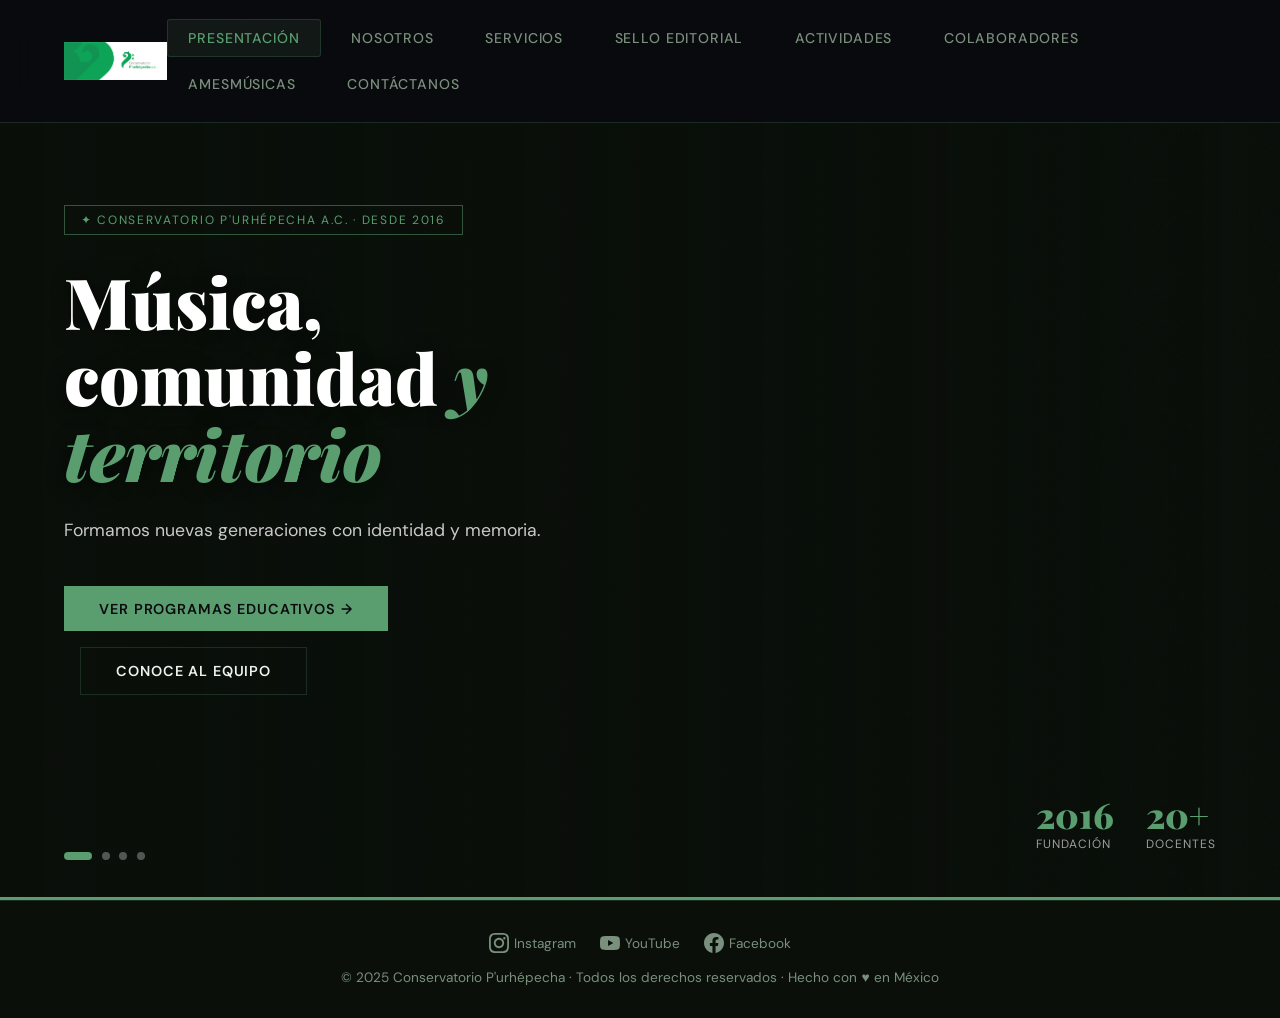
==== commit 295612c9: "Fix: cierra seccion amesmusicas + corrige encoding UTF-8" ====
--- a/index.html
+++ b/index.html
@@ -758,6 +758,8 @@
 </div>
 </div>
 
+</section>
+
 <!-- ========== CONTACTO ========== -->
 <section id="contacto">
   <div class="section-eyebrow">✦ Comunícate con nosotros</div>
